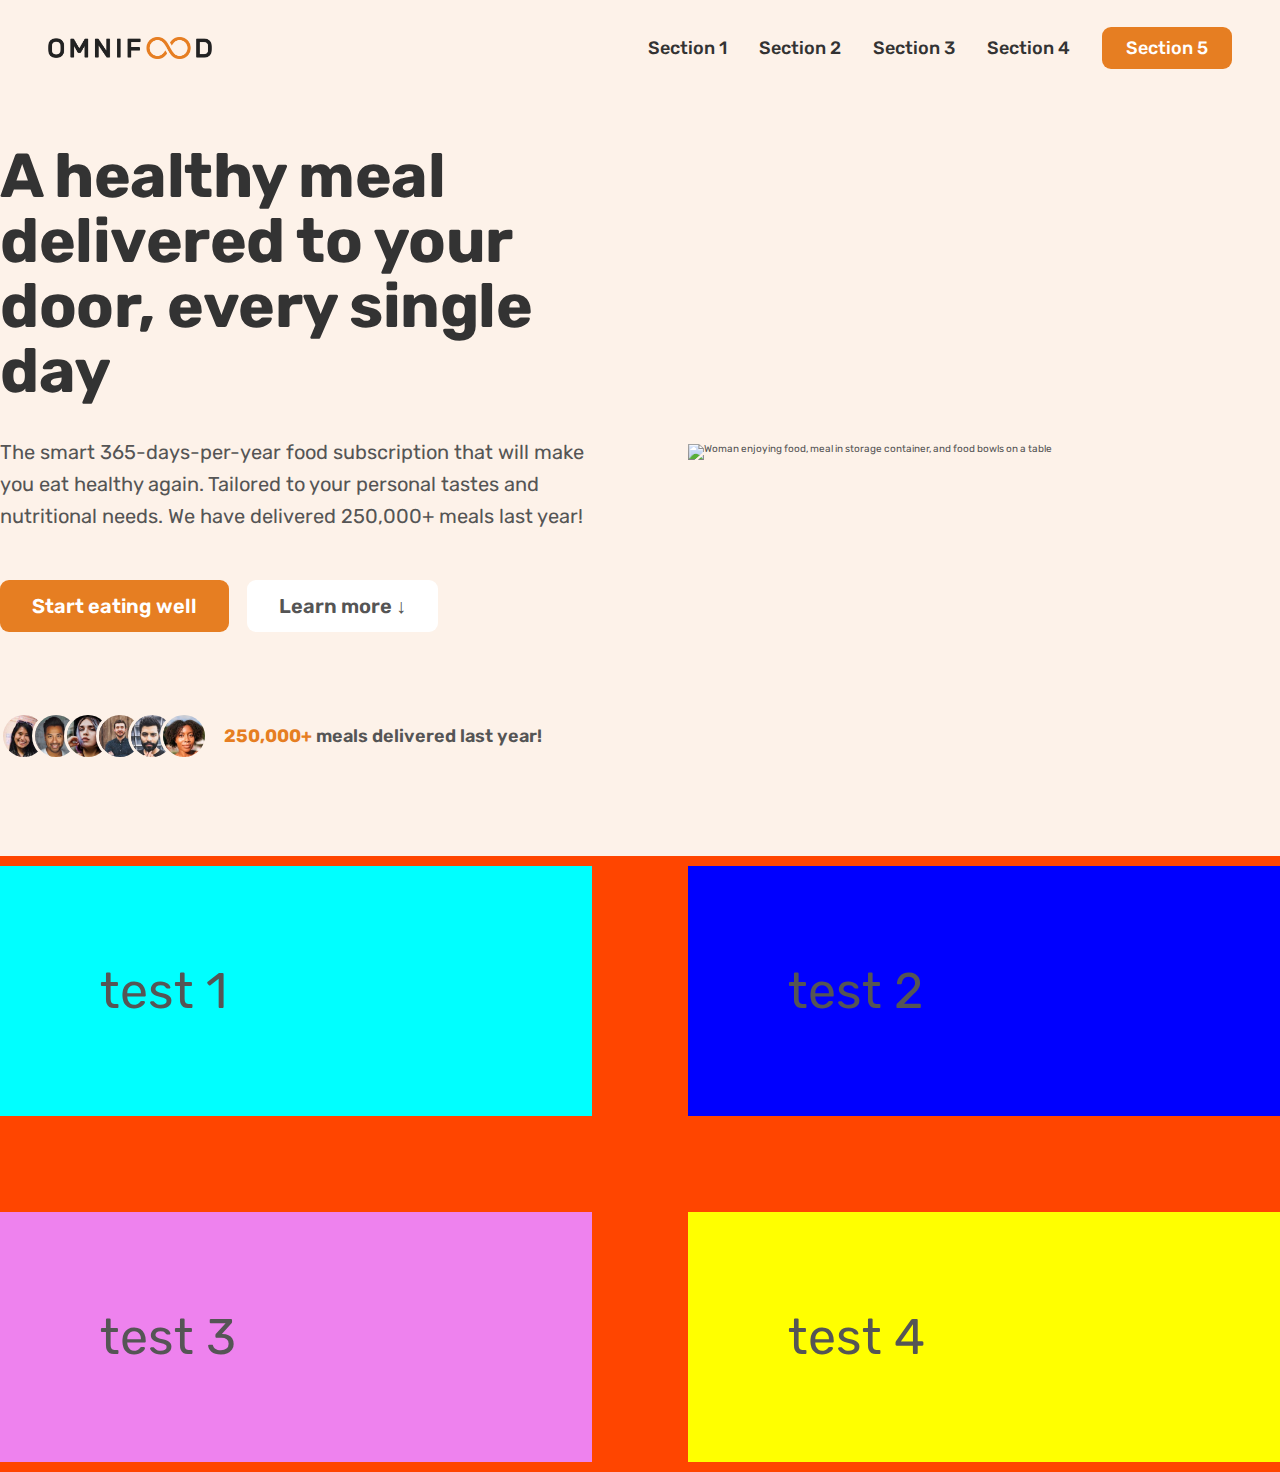
==== OmniFoodPrj/index.html @ 809e1ee3 "finish header" ====
<!DOCTYPE html>
<html lang="en">
    <head>
        <meta charset="UTF-8" />
        <meta http-equiv="X-UA-Compatible" content="IE=edge" />
        <meta name="viewport" content="width=device-width, initial-scale=1.0" />
        <link rel="stylesheet" href="style.css" />
        <link rel="preconnect" href="https://fonts.googleapis.com" />
        <link rel="preconnect" href="https://fonts.gstatic.com" crossorigin />
        <link
            href="https://fonts.googleapis.com/css2?family=Rubik:wght@400;500;600;700&display=swap"
            rel="stylesheet"
        />
        <title>Omnifood</title>
    </head>
    <body>
        <header class="header">
            <img
                src="content/img/omnifood-logo.png"
                alt="Omnifood logo"
                class="logo"
            />
            <nav class="main-nav">
                <ul class="main-nav-list">
                    <li><a class="main-nav-link" href="#">Section 1</a></li>
                    <li><a class="main-nav-link" href="#">Section 2</a></li>
                    <li><a class="main-nav-link" href="#">Section 3</a></li>
                    <li><a class="main-nav-link" href="#">Section 4</a></li>
                    <li>
                        <a class="main-nav-link nav-cta" href="#">Section 5</a>
                    </li>
                </ul>
            </nav>
        </header>
        <main>
            <section class="section-hero">
                <div class="hero">
                    <div class="hero-text-box">
                        <h1 class="heading-primary">
                            A healthy meal delivered to your door, every single
                            day
                        </h1>
                        <p class="hero-description">
                            The smart 365-days-per-year food subscription that
                            will make you eat healthy again. Tailored to your
                            personal tastes and nutritional needs. We have
                            delivered 250,000+ meals last year!
                        </p>
                        <a href="#" class="btn btn--full margin-right"
                            >Start eating well</a
                        >
                        <a href="#" class="btn btn--outline"
                            >Learn more &darr;</a
                        >
                        <div class="delivered-meals">
                            <div class="delivered-img">
                                <img
                                    src="content/img/customers/customer-1.jpg"
                                    alt="Customer photo"
                                />
                                <img
                                    src="content/img/customers/customer-2.jpg"
                                    alt="Customer photo"
                                />
                                <img
                                    src="content/img/customers/customer-3.jpg"
                                    alt="Customer photo"
                                />
                                <img
                                    src="content/img/customers/customer-4.jpg"
                                    alt="Customer photo"
                                />
                                <img
                                    src="content/img/customers/customer-5.jpg"
                                    alt="Customer photo"
                                />
                                <img
                                    src="content/img/customers/customer-6.jpg"
                                    alt="Customer photo"
                                />
                            </div>
                            <p class="delivered-text">
                                <span>250,000+</span> meals delivered last year!
                            </p>
                        </div>
                    </div>
                    <div class="hero-img-box">
                        <img
                            src="/content/img/hero.png"
                            class="hero-img"
                            alt="Woman enjoying food, meal in storage container, and food bowls on a table"
                        />
                    </div>
                </div>
            </section>

            <section class="section-how grid grid--2-col">
                <div>test 1</div>
                <div>test 2</div>
                <div>test 3</div>
                <div>test 4</div>
            </section>
        </main>
    </body>
</html>
---- OmniFoodPrj/style.css ----
/* 

--- 01 Typography system

FONT SIZE SYSTEM (px)
--- 10 / 12 / 14 / 16 / 18 / 20 / 24 / 30 / 36 / 44 / 52 / 62 / 74 / 86 / 98  

SPACING SYSTEM (px)
--- 2 / 4 / 8 / 12 / 16 / 24 / 32 / 48 / 64 / 80 / 96 / 128 

--- 02 COLORS

Primary : #e67e22
Tints: #fdf2e9
Shades: 
Accent: 
Grey: 

-font weight 

default:400
medium: 500
semi-bold: 600
bold: 700

-line height
default : 1
Small : 1.05
Paragraph default : 1.6


--- 06 Border-radius
default: 9px


*/

/* Reset all */

html {
    /* font-size: 10px; */
    font-size: 62.5%;
}

* {
    margin: 0;
    padding: 0;
    box-sizing: border-box;
}

body {
    font-family: 'Rubik', sans-serif;
    line-height: 1;
    font-weight: 400;
    color: #555;
}

/* ----------------------------------------------- */
/* GENERAL COMPONENT */
/* ----------------------------------------------- */
.heading-primary {
    font-size: 6.2rem;
    font-weight: 700;
    line-height: 1.05;
    color: #333;
    letter-spacing: -0.5px;
    margin-bottom: 3.2rem;
}

.btn:link,
.btn:visited {
    display: inline-block;

    color: #fff;
    text-decoration: none;
    font-size: 2rem;
    font-weight: 600;
    padding: 1.6rem 3.2rem;
    border-radius: 9px;

    /* Put trasition on original state */
    transition: all 0.3s;
}

.btn--full:link,
.btn--full:visited {
    background-color: #e67e22;
    color: #fff;
}

.btn--full:hover,
.btn--full:active {
    background-color: #cf711f;
    /* background-color: red; */
}

.btn--outline:link,
.btn--outline:visited {
    background-color: #fff;
    color: #555;
}

.btn--outline:hover,
.btn--outline:active {
    background-color: #fdf2e9;

    box-shadow: 0 0 0 3px #fff;
}

.margin-right {
    margin-right: 1.6rem;
}

/* ----------------------------------------------- */
/* HEADER */
/* ----------------------------------------------- */

.header {
    display: flex;
    justify-content: space-between;
    align-items: center;
    background-color: #fdf2e9;

    height: 9.6rem;
    padding: 0 4.8rem;
}

.logo {
    height: 2.2rem;
}

/* ----------------------------------------------- */
/* NAV */
/* ----------------------------------------------- */

.main-nav-list {
    list-style-type: none;
    display: flex;
    align-items: center;
    gap: 3.2rem;
}

.main-nav-link:link,
.main-nav-link:visited {
    display: inline-block;
    text-decoration: none;
    color: #333;
    font-weight: 500;
    font-size: 1.8rem;
    transition: all 0.3s;
}

.main-nav-link:hover,
.main-nav-link:active {
    color: #cf711f;
}

.main-nav-link.nav-cta:link,
.main-nav-link.nav-cta:visited {
    padding: 1.2rem 2.4rem;
    border-radius: 9px;
    color: #fff;
    background-color: #e67e22;
}
.main-nav-link.nav-cta:hover,
.main-nav-link.nav-cta:active {
    background-color: #cf711f;
}

/* ----------------------------------------------- */
/* HERO SECTIONS */
/* ----------------------------------------------- */
.section-hero {
    background-color: #fdf2e9;
    padding: 4.8rem 0 9.6rem 0;
}

.hero {
    max-width: 130rem;
    margin: 0 auto;
    display: grid;
    grid-template-columns: 1fr 1fr;
    align-items: center;
    gap: 9.6rem;
}

.hero-description {
    font-size: 2rem;
    line-height: 1.6;
    margin-bottom: 4.8rem;
}

.hero-img {
    width: 100%;
}

.delivered-meals {
    display: flex;
    align-items: center;
    margin-top: 8rem;
    gap: 1.6rem;
}

.delivered-img {
    display: flex;
}

.delivered-img img {
    height: 4.8rem;
    width: 4.8rem;
    border-radius: 50%;
    margin-right: -1.6rem;
    border: 3px solid #fdf2e9;
}

.delivered-img img:last-child {
    margin: 0;
}

.delivered-text {
    font-size: 1.8rem;
    font-weight: 600;
}

.delivered-text span {
    color: #e67e22;
    font-weight: 700;
}

/* ----------------------------------------------- */
/* How it work SECTIONS */
/* ----------------------------------------------- */

.section-how {
    padding: 9.6px 0;
    background-color: orangered;
    display: grid;
}

.container {
    max-width: 120rem;
    margin: 0 auto;
}

.grid {
    display: grid;
    gap: 9.6rem;
}

.grid--2-col {
    grid-template-columns: repeat(2, 1fr);
}

.grid--3-col {
    grid-template-columns: repeat(3, 1fr);
}

.section-how div {
    padding: 100px;
    font-size: 50px;
}

.section-how div:nth-child(1) {
    background-color: aqua;
}
.section-how div:nth-child(2) {
    background-color: blue;
}
.section-how div:nth-child(3) {
    background-color: violet;
}
.section-how div:nth-child(4) {
    background-color: yellow;
}
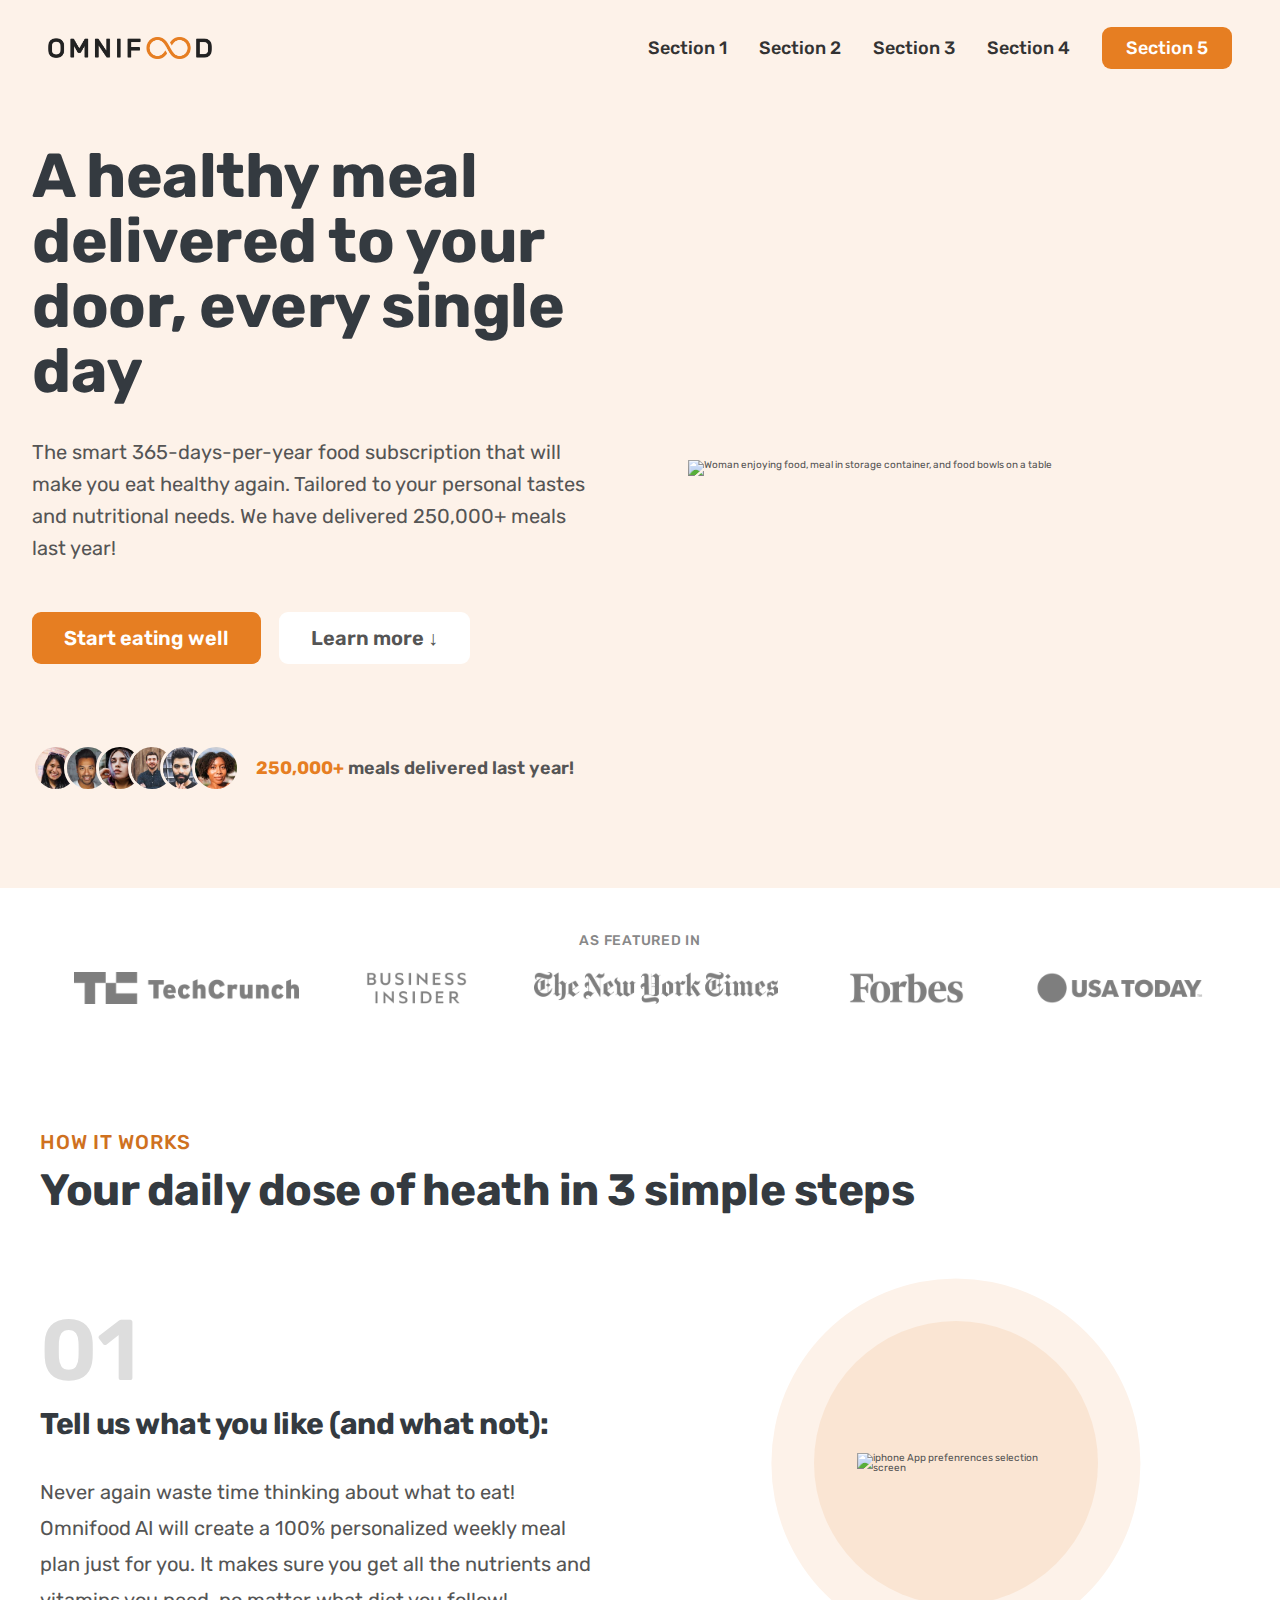
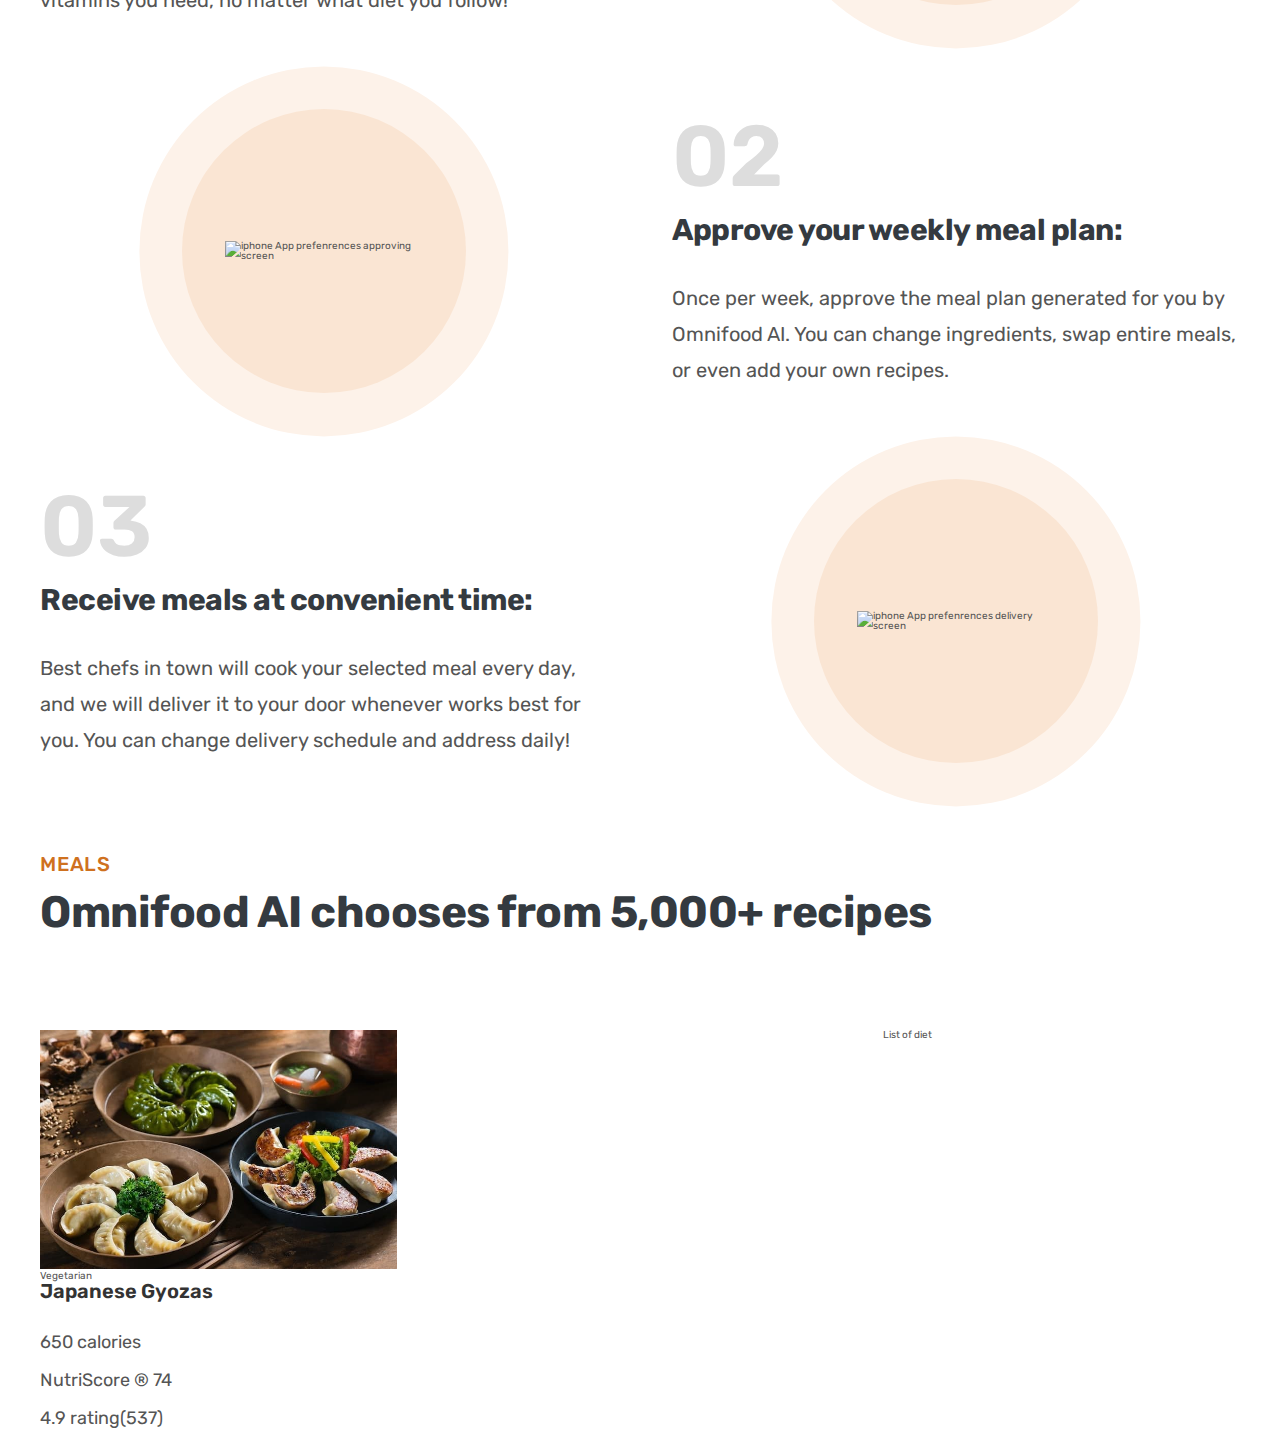
==== commit aa9bb9da: "update section-how final section-featured continue section-meals" ====
--- a/OmniFoodPrj/index.html
+++ b/OmniFoodPrj/index.html
@@ -1,105 +1,226 @@
 <!DOCTYPE html>
 <html lang="en">
-    <head>
-        <meta charset="UTF-8" />
-        <meta http-equiv="X-UA-Compatible" content="IE=edge" />
-        <meta name="viewport" content="width=device-width, initial-scale=1.0" />
-        <link rel="stylesheet" href="style.css" />
-        <link rel="preconnect" href="https://fonts.googleapis.com" />
-        <link rel="preconnect" href="https://fonts.gstatic.com" crossorigin />
-        <link
-            href="https://fonts.googleapis.com/css2?family=Rubik:wght@400;500;600;700&display=swap"
-            rel="stylesheet"
-        />
-        <title>Omnifood</title>
-    </head>
-    <body>
-        <header class="header">
-            <img
-                src="content/img/omnifood-logo.png"
-                alt="Omnifood logo"
-                class="logo"
-            />
-            <nav class="main-nav">
-                <ul class="main-nav-list">
-                    <li><a class="main-nav-link" href="#">Section 1</a></li>
-                    <li><a class="main-nav-link" href="#">Section 2</a></li>
-                    <li><a class="main-nav-link" href="#">Section 3</a></li>
-                    <li><a class="main-nav-link" href="#">Section 4</a></li>
-                    <li>
-                        <a class="main-nav-link nav-cta" href="#">Section 5</a>
-                    </li>
-                </ul>
-            </nav>
-        </header>
-        <main>
-            <section class="section-hero">
-                <div class="hero">
-                    <div class="hero-text-box">
-                        <h1 class="heading-primary">
-                            A healthy meal delivered to your door, every single
-                            day
-                        </h1>
-                        <p class="hero-description">
-                            The smart 365-days-per-year food subscription that
-                            will make you eat healthy again. Tailored to your
-                            personal tastes and nutritional needs. We have
-                            delivered 250,000+ meals last year!
-                        </p>
-                        <a href="#" class="btn btn--full margin-right"
-                            >Start eating well</a
-                        >
-                        <a href="#" class="btn btn--outline"
-                            >Learn more &darr;</a
-                        >
-                        <div class="delivered-meals">
-                            <div class="delivered-img">
-                                <img
-                                    src="content/img/customers/customer-1.jpg"
-                                    alt="Customer photo"
-                                />
-                                <img
-                                    src="content/img/customers/customer-2.jpg"
-                                    alt="Customer photo"
-                                />
-                                <img
-                                    src="content/img/customers/customer-3.jpg"
-                                    alt="Customer photo"
-                                />
-                                <img
-                                    src="content/img/customers/customer-4.jpg"
-                                    alt="Customer photo"
-                                />
-                                <img
-                                    src="content/img/customers/customer-5.jpg"
-                                    alt="Customer photo"
-                                />
-                                <img
-                                    src="content/img/customers/customer-6.jpg"
-                                    alt="Customer photo"
-                                />
-                            </div>
-                            <p class="delivered-text">
-                                <span>250,000+</span> meals delivered last year!
-                            </p>
-                        </div>
-                    </div>
-                    <div class="hero-img-box">
-                        <img
-                            src="/content/img/hero.png"
-                            class="hero-img"
-                            alt="Woman enjoying food, meal in storage container, and food bowls on a table"
-                        />
-                    </div>
-                </div>
-            </section>
-
-            <section class="section-how grid grid--2-col">
-                <div>test 1</div>
-                <div>test 2</div>
-                <div>test 3</div>
-                <div>test 4</div>
-            </section>
-        </main>
-    </body>
+  <head>
+    <meta charset="UTF-8" />
+    <meta http-equiv="X-UA-Compatible" content="IE=edge" />
+    <meta name="viewport" content="width=device-width, initial-scale=1.0" />
+    <link rel="stylesheet" href="style.css" />
+    <link rel="preconnect" href="https://fonts.googleapis.com" />
+    <link rel="preconnect" href="https://fonts.gstatic.com" crossorigin />
+    <link
+      href="https://fonts.googleapis.com/css2?family=Rubik:wght@400;500;600;700&display=swap"
+      rel="stylesheet"
+    />
+    <title>Omnifood</title>
+  </head>
+  <body>
+    <header class="header">
+      <img
+        src="content/img/omnifood-logo.png"
+        alt="Omnifood logo"
+        class="logo"
+      />
+      <nav class="main-nav">
+        <ul class="main-nav-list">
+          <li><a class="main-nav-link" href="#">Section 1</a></li>
+          <li><a class="main-nav-link" href="#">Section 2</a></li>
+          <li><a class="main-nav-link" href="#">Section 3</a></li>
+          <li><a class="main-nav-link" href="#">Section 4</a></li>
+          <li>
+            <a class="main-nav-link nav-cta" href="#">Section 5</a>
+          </li>
+        </ul>
+      </nav>
+    </header>
+    <main>
+      <section class="section-hero">
+        <div class="hero">
+          <div class="hero-text-box">
+            <h1 class="heading-primary">
+              A healthy meal delivered to your door, every single day
+            </h1>
+            <p class="hero-description">
+              The smart 365-days-per-year food subscription that will make you
+              eat healthy again. Tailored to your personal tastes and
+              nutritional needs. We have delivered 250,000+ meals last year!
+            </p>
+            <a href="#" class="btn btn--full margin-right">Start eating well</a>
+            <a href="#" class="btn btn--outline">Learn more &darr;</a>
+            <div class="delivered-meals">
+              <div class="delivered-img">
+                <img
+                  src="content/img/customers/customer-1.jpg"
+                  alt="Customer photo"
+                />
+                <img
+                  src="content/img/customers/customer-2.jpg"
+                  alt="Customer photo"
+                />
+                <img
+                  src="content/img/customers/customer-3.jpg"
+                  alt="Customer photo"
+                />
+                <img
+                  src="content/img/customers/customer-4.jpg"
+                  alt="Customer photo"
+                />
+                <img
+                  src="content/img/customers/customer-5.jpg"
+                  alt="Customer photo"
+                />
+                <img
+                  src="content/img/customers/customer-6.jpg"
+                  alt="Customer photo"
+                />
+              </div>
+              <p class="delivered-text">
+                <span>250,000+</span> meals delivered last year!
+              </p>
+            </div>
+          </div>
+          <div class="hero-img-box">
+            <img
+              src="/content/img/hero.png"
+              class="hero-img"
+              alt="Woman enjoying food, meal in storage container, and food bowls on a table"
+            />
+          </div>
+        </div>
+      </section>
+
+      <section class="section-featured">
+        <div class="container">
+          <h2 class="heading-featured-in">As featured in</h2>
+          <div class="logos">
+            <img
+              src="./content/img/logos/techcrunch.png"
+              alt="Techcrunch logo"
+            />
+            <img
+              src="./content/img/logos/business-insider.png"
+              alt="Business Insider logo"
+            />
+            <img
+              src="./content/img/logos/the-new-york-times.png"
+              alt="The New York Times logo"
+            />
+            <img src="./content/img/logos/forbes.png" alt="Forbes logo" />
+            <img src="./content/img/logos/usa-today.png" alt="USA Today logo" />
+          </div>
+        </div>
+      </section>
+
+      <section class="section-how">
+        <div class="container">
+          <span class="subheading">How it works</span>
+          <h2 class="heading-secondary">
+            Your daily dose of heath in 3 simple steps
+          </h2>
+        </div>
+
+        <div class="container grid grid--2-cols grid--center-v">
+          <!-- STEP 01 -->
+          <div class="step-text-box">
+            <p class="step-number">01</p>
+            <h3 class="heading-tertiary">
+              Tell us what you like (and what not):
+            </h3>
+            <p class="step-description">
+              Never again waste time thinking about what to eat! Omnifood AI
+              will create a 100% personalized weekly meal plan just for you. It
+              makes sure you get all the nutrients and vitamins you need, no
+              matter what diet you follow!
+            </p>
+          </div>
+          <div class="step-img-box">
+            <img
+              src="/content/img/app/app-screen-1.png"
+              class="step-img"
+              alt="iphone App prefenrences selection screen"
+            />
+          </div>
+          <!-- STEP 02 -->
+          <div class="step-img-box">
+            <img
+              src="/content/img/app/app-screen-2.png"
+              class="step-img"
+              alt="iphone App prefenrences approving screen"
+            />
+          </div>
+          <div class="step-text-box">
+            <p class="step-number">02</p>
+            <h3 class="heading-tertiary">Approve your weekly meal plan:</h3>
+            <p class="step-description">
+              Once per week, approve the meal plan generated for you by Omnifood
+              AI. You can change ingredients, swap entire meals, or even add
+              your own recipes.
+            </p>
+          </div>
+
+          <!-- Step 03-->
+          <div class="step-text-box">
+            <p class="step-number">03</p>
+            <h3 class="heading-tertiary">Receive meals at convenient time:</h3>
+            <p class="step-description">
+              Best chefs in town will cook your selected meal every day, and we
+              will deliver it to your door whenever works best for you. You can
+              change delivery schedule and address daily!
+            </p>
+          </div>
+          <div class="step-img-box">
+            <img
+              src="/content/img/app/app-screen-3.png"
+              class="step-img"
+              alt="iphone App prefenrences delivery screen"
+            />
+          </div>
+        </div>
+      </section>
+
+      <section class="section-meals">
+        <div class="container">
+          <span class="subheading">Meals</span>
+          <h2 class="heading-secondary">
+            Omnifood AI chooses from 5,000+ recipes
+          </h2>
+        </div>
+        <div class="container grid grid--3-cols">
+          <div class="meal">
+            <img
+              src="./content/img/meals/meal-1.jpg"
+              alt="Japanese Gyozas"
+              class="meal-img"
+            />
+            <span class="tag">Vegetarian</span>
+            <p class="meal-title">Japanese Gyozas</p>
+            <ul class="meal-attributes">
+              <li class="meal-attribute">
+                <ion-icon name="flame-outline"></ion-icon>
+                <span>650 calories</span>
+              </li>
+              <li class="meal-attribute">
+                <ion-icon name="restaurant-outline"></ion-icon>
+                <span>NutriScore &reg; 74</span>
+              </li>
+              <li class="meal-attribute">
+                <ion-icon name="star-outline"></ion-icon>
+                <span>4.9 rating(537)</span>
+              </li>
+            </ul>
+          </div>
+          <div class="meal"></div>
+          <div class="list">List of diet</div>
+        </div>
+      </section>
+    </main>
+
+    <script
+      type="module"
+      src="https://unpkg.com/ionicons@5.5.2/dist/ionicons/ionicons.esm.js"
+    ></script>
+    <script
+      nomodule
+      src="https://unpkg.com/ionicons@5.5.2/dist/ionicons/ionicons.js"
+    ></script>
+  </body>
 </html>
--- a/OmniFoodPrj/style.css
+++ b/OmniFoodPrj/style.css
@@ -12,6 +12,7 @@
 
 Primary : #e67e22
 Tints: #fdf2e9
+#fae5d3
 Shades: 
 Accent: 
 Grey: 
@@ -26,8 +27,12 @@
 -line height
 default : 1
 Small : 1.05
+medium : 1.2
 Paragraph default : 1.6
 
+- Letter spacing
+- 0.5px
+- 0.75px
 
 --- 06 Border-radius
 default: 9px
@@ -38,77 +43,107 @@
 /* Reset all */
 
 html {
-    /* font-size: 10px; */
-    font-size: 62.5%;
+  /* font-size: 10px; */
+  font-size: 62.5%;
 }
 
 * {
-    margin: 0;
-    padding: 0;
-    box-sizing: border-box;
+  margin: 0;
+  padding: 0;
+  box-sizing: border-box;
 }
 
 body {
-    font-family: 'Rubik', sans-serif;
-    line-height: 1;
-    font-weight: 400;
-    color: #555;
+  font-family: 'Rubik', sans-serif;
+  line-height: 1;
+  font-weight: 400;
+  color: #555;
 }
 
 /* ----------------------------------------------- */
 /* GENERAL COMPONENT */
 /* ----------------------------------------------- */
+.heading-primary,
+.heading-secondary,
+.heading-tertiary {
+  font-weight: 700;
+  color: #333;
+  /* color: #45260a; */
+  color: #343a40;
+  letter-spacing: -0.5px;
+}
+
 .heading-primary {
-    font-size: 6.2rem;
-    font-weight: 700;
-    line-height: 1.05;
-    color: #333;
-    letter-spacing: -0.5px;
-    margin-bottom: 3.2rem;
+  font-size: 6.2rem;
+  font-weight: 700;
+  line-height: 1.05;
+  letter-spacing: -0.5px;
+  margin-bottom: 3.2rem;
+}
+
+.heading-secondary {
+  font-size: 4.4rem;
+  margin-bottom: 9.6rem;
+}
+
+.heading-tertiary {
+  font-size: 3rem;
+  line-height: 1.2;
+  margin-bottom: 3.2rem;
+}
+
+.subheading {
+  display: block;
+  font-size: 2rem;
+  font-weight: 500;
+  color: #cf711f;
+  text-transform: uppercase;
+  margin-bottom: 1.6rem;
+  letter-spacing: 0.75px;
 }
 
 .btn:link,
 .btn:visited {
-    display: inline-block;
-
-    color: #fff;
-    text-decoration: none;
-    font-size: 2rem;
-    font-weight: 600;
-    padding: 1.6rem 3.2rem;
-    border-radius: 9px;
-
-    /* Put trasition on original state */
-    transition: all 0.3s;
+  display: inline-block;
+
+  color: #fff;
+  text-decoration: none;
+  font-size: 2rem;
+  font-weight: 600;
+  padding: 1.6rem 3.2rem;
+  border-radius: 9px;
+
+  /* Put trasition on original state */
+  transition: all 0.3s;
 }
 
 .btn--full:link,
 .btn--full:visited {
-    background-color: #e67e22;
-    color: #fff;
+  background-color: #e67e22;
+  color: #fff;
 }
 
 .btn--full:hover,
 .btn--full:active {
-    background-color: #cf711f;
-    /* background-color: red; */
+  background-color: #cf711f;
+  /* background-color: red; */
 }
 
 .btn--outline:link,
 .btn--outline:visited {
-    background-color: #fff;
-    color: #555;
+  background-color: #fff;
+  color: #555;
 }
 
 .btn--outline:hover,
 .btn--outline:active {
-    background-color: #fdf2e9;
-
-    box-shadow: 0 0 0 3px #fff;
+  background-color: #fdf2e9;
+
+  box-shadow: 0 0 0 3px #fff;
 }
 
 .margin-right {
-    margin-right: 1.6rem;
+  margin-right: 1.6rem;
 }
 
 /* ----------------------------------------------- */
@@ -116,17 +151,17 @@
 /* ----------------------------------------------- */
 
 .header {
-    display: flex;
-    justify-content: space-between;
-    align-items: center;
-    background-color: #fdf2e9;
-
-    height: 9.6rem;
-    padding: 0 4.8rem;
+  display: flex;
+  justify-content: space-between;
+  align-items: center;
+  background-color: #fdf2e9;
+
+  height: 9.6rem;
+  padding: 0 4.8rem;
 }
 
 .logo {
-    height: 2.2rem;
+  height: 2.2rem;
 }
 
 /* ----------------------------------------------- */
@@ -134,97 +169,124 @@
 /* ----------------------------------------------- */
 
 .main-nav-list {
-    list-style-type: none;
-    display: flex;
-    align-items: center;
-    gap: 3.2rem;
+  list-style-type: none;
+  display: flex;
+  align-items: center;
+  gap: 3.2rem;
 }
 
 .main-nav-link:link,
 .main-nav-link:visited {
-    display: inline-block;
-    text-decoration: none;
-    color: #333;
-    font-weight: 500;
-    font-size: 1.8rem;
-    transition: all 0.3s;
+  display: inline-block;
+  text-decoration: none;
+  color: #333;
+  font-weight: 500;
+  font-size: 1.8rem;
+  transition: all 0.3s;
 }
 
 .main-nav-link:hover,
 .main-nav-link:active {
-    color: #cf711f;
+  color: #cf711f;
 }
 
 .main-nav-link.nav-cta:link,
 .main-nav-link.nav-cta:visited {
-    padding: 1.2rem 2.4rem;
-    border-radius: 9px;
-    color: #fff;
-    background-color: #e67e22;
+  padding: 1.2rem 2.4rem;
+  border-radius: 9px;
+  color: #fff;
+  background-color: #e67e22;
 }
 .main-nav-link.nav-cta:hover,
 .main-nav-link.nav-cta:active {
-    background-color: #cf711f;
+  background-color: #cf711f;
 }
 
 /* ----------------------------------------------- */
 /* HERO SECTIONS */
 /* ----------------------------------------------- */
 .section-hero {
-    background-color: #fdf2e9;
-    padding: 4.8rem 0 9.6rem 0;
+  background-color: #fdf2e9;
+  padding: 4.8rem 3.2rem 9.6rem 3.2rem;
 }
 
 .hero {
-    max-width: 130rem;
-    margin: 0 auto;
-    display: grid;
-    grid-template-columns: 1fr 1fr;
-    align-items: center;
-    gap: 9.6rem;
+  max-width: 130rem;
+  margin: 0 auto;
+  display: grid;
+  grid-template-columns: 1fr 1fr;
+  align-items: center;
+  gap: 9.6rem;
 }
 
 .hero-description {
-    font-size: 2rem;
-    line-height: 1.6;
-    margin-bottom: 4.8rem;
+  font-size: 2rem;
+  line-height: 1.6;
+  margin-bottom: 4.8rem;
 }
 
 .hero-img {
-    width: 100%;
+  width: 100%;
 }
 
 .delivered-meals {
-    display: flex;
-    align-items: center;
-    margin-top: 8rem;
-    gap: 1.6rem;
+  display: flex;
+  align-items: center;
+  margin-top: 8rem;
+  gap: 1.6rem;
 }
 
 .delivered-img {
-    display: flex;
+  display: flex;
 }
 
 .delivered-img img {
-    height: 4.8rem;
-    width: 4.8rem;
-    border-radius: 50%;
-    margin-right: -1.6rem;
-    border: 3px solid #fdf2e9;
+  height: 4.8rem;
+  width: 4.8rem;
+  border-radius: 50%;
+  margin-right: -1.6rem;
+  border: 3px solid #fdf2e9;
 }
 
 .delivered-img img:last-child {
-    margin: 0;
+  margin: 0;
 }
 
 .delivered-text {
-    font-size: 1.8rem;
-    font-weight: 600;
+  font-size: 1.8rem;
+  font-weight: 600;
 }
 
 .delivered-text span {
-    color: #e67e22;
-    font-weight: 700;
+  color: #e67e22;
+  font-weight: 700;
+}
+/* ----------------------------------------------- */
+/* Featured in section*/
+/* ----------------------------------------------- */
+.section-featured {
+  padding: 4.6rem 0 3.2rem 0;
+}
+
+.heading-featured-in {
+  font-size: 1.4rem;
+  text-transform: uppercase;
+  letter-spacing: 0.75px;
+  font-weight: 500;
+  text-align: center;
+  margin-bottom: 2.4rem;
+  color: #888;
+}
+
+.logos {
+  display: flex;
+  justify-content: space-around;
+}
+
+.logos img {
+  height: 3.2rem;
+  filter: brightness(0);
+  opacity: 50%;
 }
 
 /* ----------------------------------------------- */
@@ -232,43 +294,115 @@
 /* ----------------------------------------------- */
 
 .section-how {
-    padding: 9.6px 0;
-    background-color: orangered;
-    display: grid;
+  padding: 9.6rem 0;
+  /* background-color: orangered; */
+  /* display: grid; */
 }
 
 .container {
-    max-width: 120rem;
-    margin: 0 auto;
+  max-width: 120rem;
+  padding: auto 3.2rem;
+  margin: 0 auto;
 }
 
 .grid {
-    display: grid;
-    gap: 9.6rem;
-}
-
-.grid--2-col {
-    grid-template-columns: repeat(2, 1fr);
-}
-
-.grid--3-col {
-    grid-template-columns: repeat(3, 1fr);
-}
-
-.section-how div {
-    padding: 100px;
-    font-size: 50px;
-}
-
-.section-how div:nth-child(1) {
-    background-color: aqua;
-}
-.section-how div:nth-child(2) {
-    background-color: blue;
-}
-.section-how div:nth-child(3) {
-    background-color: violet;
-}
-.section-how div:nth-child(4) {
-    background-color: yellow;
-}
+  display: grid;
+  column-gap: 6.4rem;
+  row-gap: 9.6rem;
+}
+
+.grid--2-cols {
+  grid-template-columns: repeat(2, 1fr);
+}
+
+.grid--3-cols {
+  grid-template-columns: repeat(3, 1fr);
+}
+
+.grid--4-cols {
+  grid-template-columns: repeat(4, 1fr);
+}
+
+.grid--center-v {
+  align-items: center;
+}
+
+.step-number {
+  font-size: 8.6rem;
+  font-weight: 600;
+  color: #ddd;
+  margin-bottom: 1.2rem;
+}
+
+.step-description {
+  font-size: 2rem;
+  line-height: 1.8;
+}
+
+.step-img-box {
+  display: flex;
+  align-items: center;
+  justify-content: center;
+  position: relative;
+}
+
+.step-img-box::before,
+.step-img-box::after {
+  content: '';
+  display: block;
+  border-radius: 50%;
+
+  position: absolute;
+  top: 50%;
+  left: 50%;
+  transform: translate(-50%, -50%);
+}
+
+.step-img-box::before {
+  width: 65%;
+  /* height: 60%; */
+  padding-bottom: 65%;
+  background-color: #fdf2e9;
+  z-index: -2;
+}
+
+.step-img-box::after {
+  width: 50%;
+  padding-bottom: 50%;
+  background-color: #fae5d3;
+  z-index: -1;
+}
+
+.step-img {
+  width: 35%;
+}
+
+/* ----------------------------------------------- */
+/* SECTION MEALS */
+/* ----------------------------------------------- */
+
+.section-how {
+  padding: 9.6rem 0;
+}
+
+.meal-title {
+  font-size: 2rem;
+  color: #333;
+  font-weight: 600;
+  margin-bottom: 3.2rem;
+}
+
+.meal-attributes {
+  list-style: none;
+  display: flex;
+  flex-direction: column;
+  gap: 2rem;
+}
+
+.meal-attribute {
+  font-size: 1.8rem;
+}
+
+.meal-img {
+  width: 100%;
+}
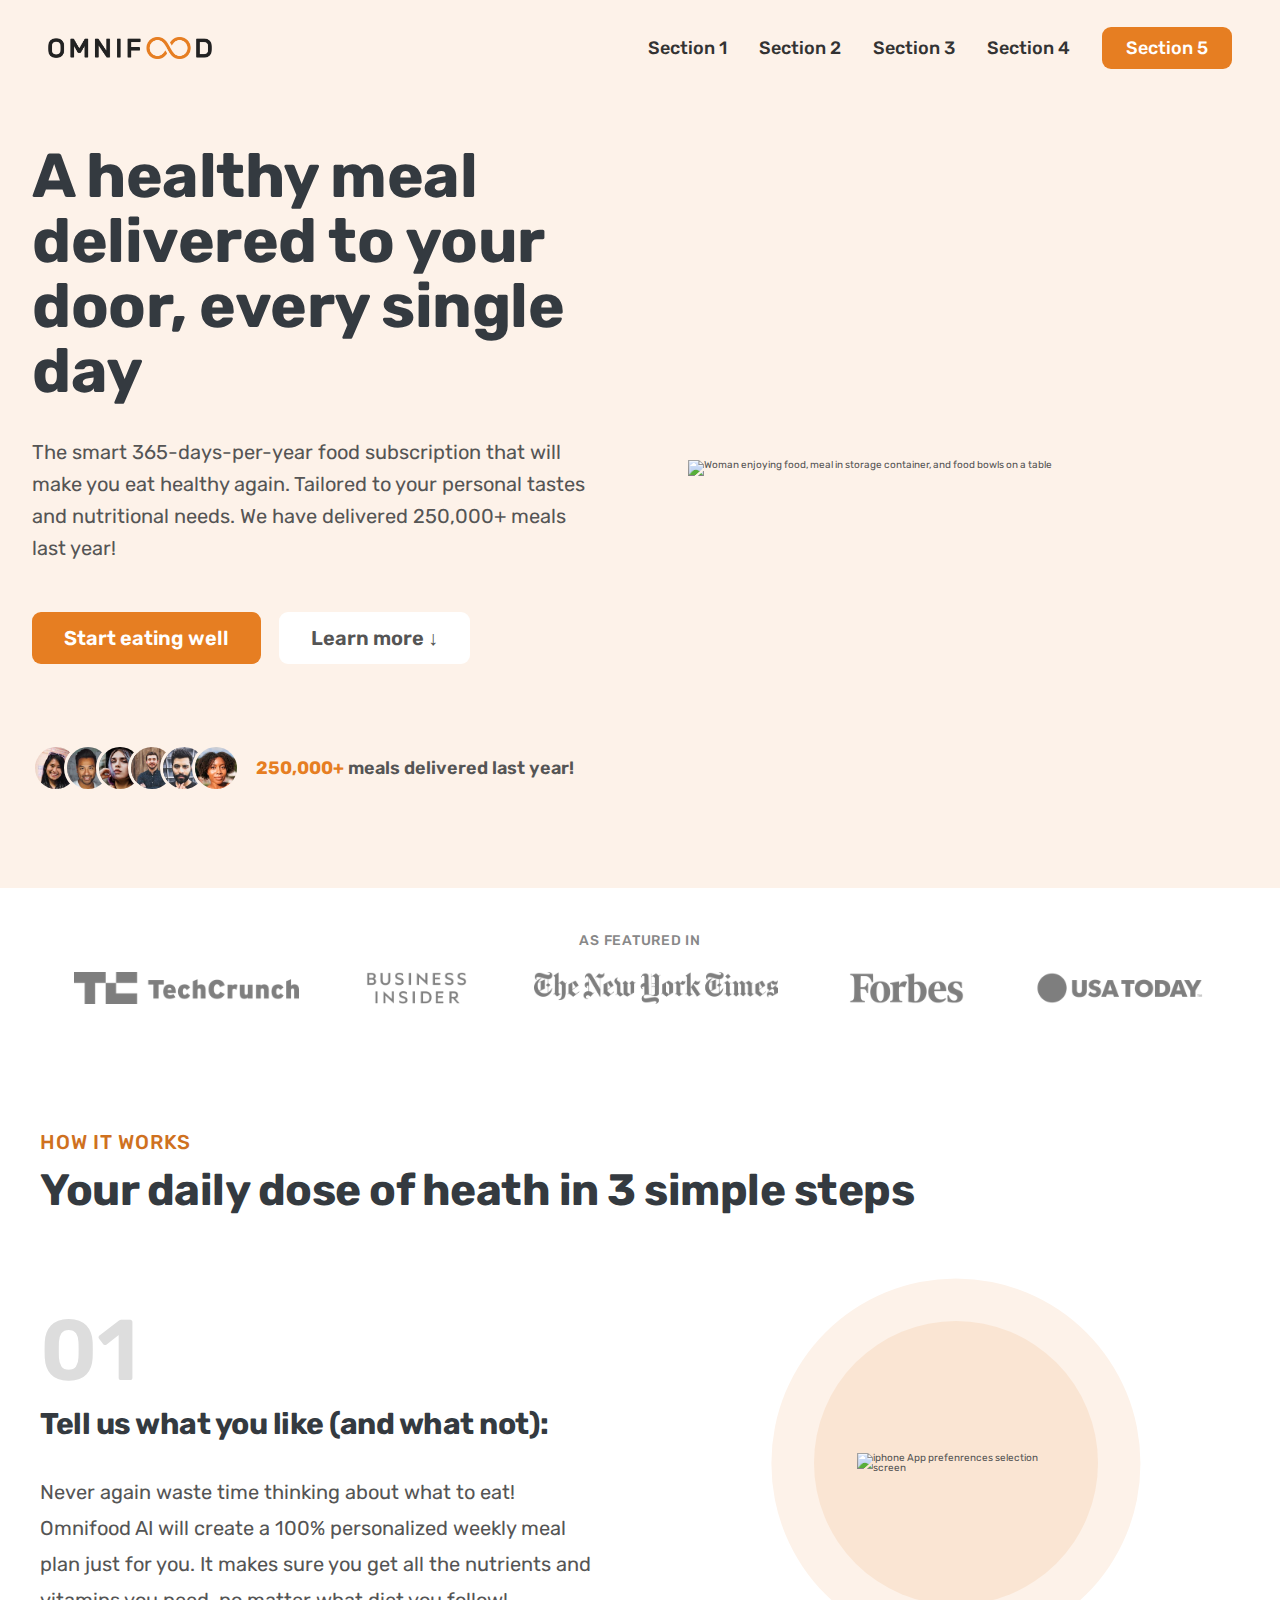
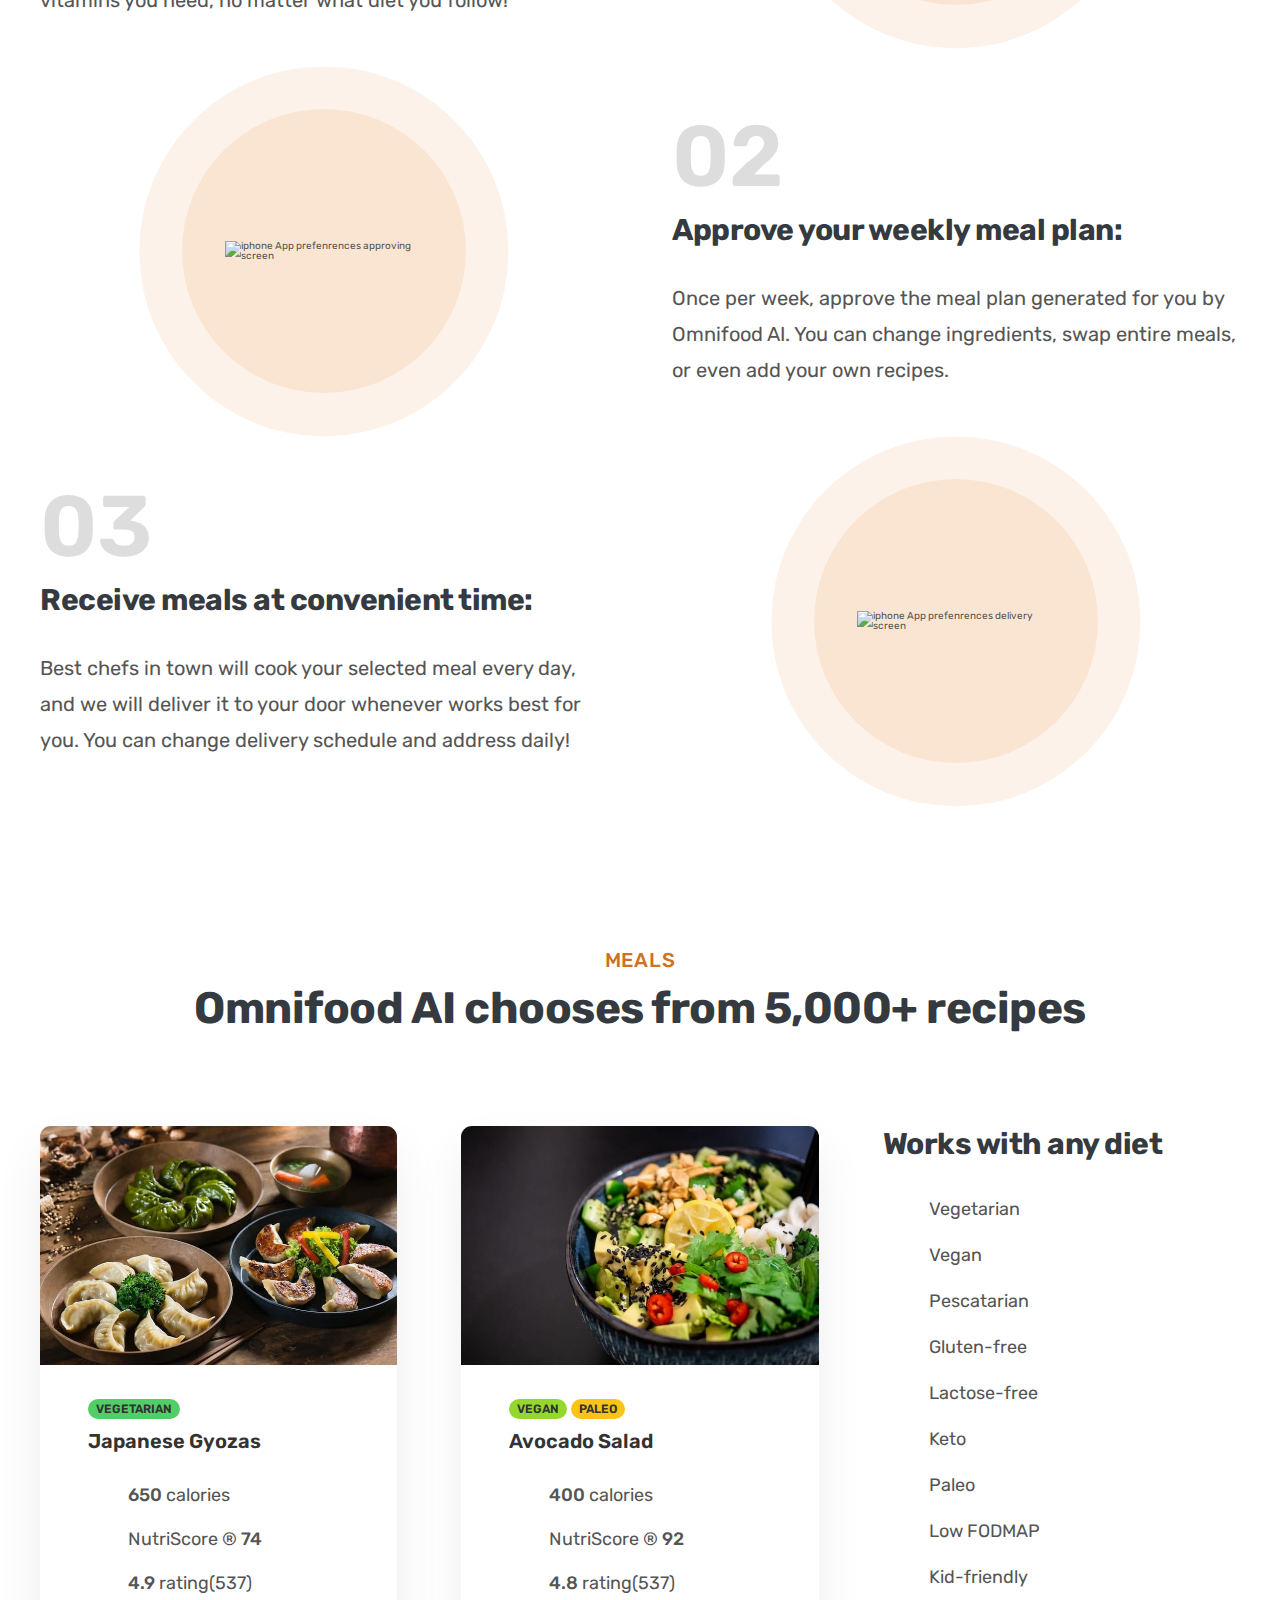
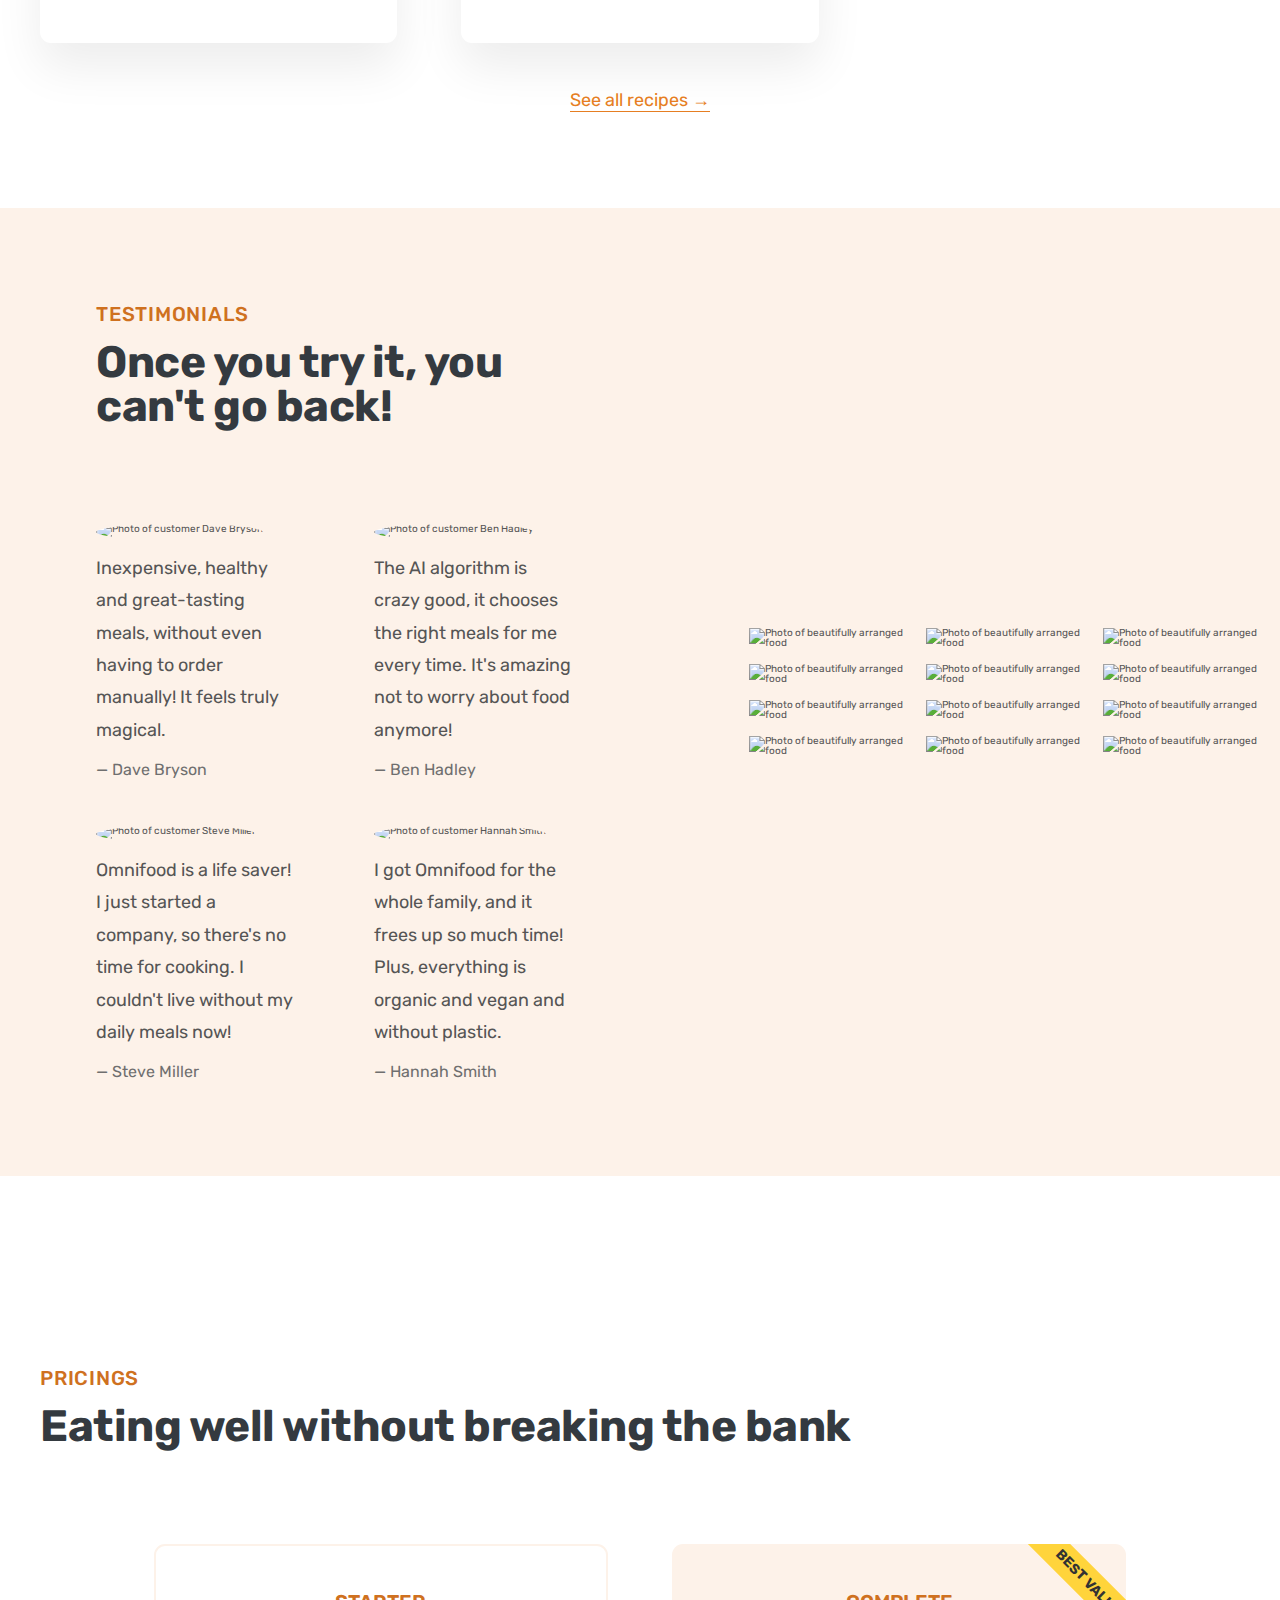
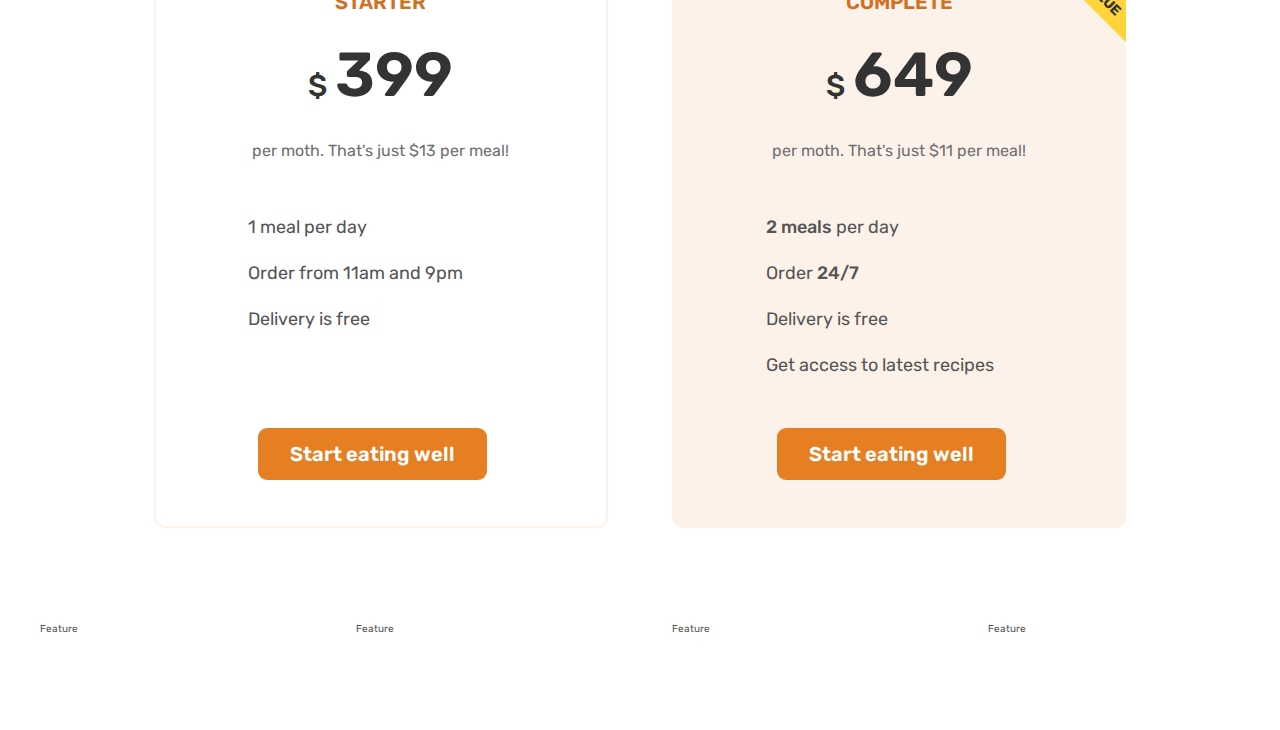
==== commit 3d6f175a: "adding testimonial and pricing section" ====
--- a/OmniFoodPrj/index.html
+++ b/OmniFoodPrj/index.html
@@ -33,6 +33,8 @@
       </nav>
     </header>
     <main>
+      <!-- Section Hero -->
+
       <section class="section-hero">
         <div class="hero">
           <div class="hero-text-box">
@@ -44,7 +46,9 @@
               eat healthy again. Tailored to your personal tastes and
               nutritional needs. We have delivered 250,000+ meals last year!
             </p>
-            <a href="#" class="btn btn--full margin-right">Start eating well</a>
+            <a href="#" class="btn btn--full margin-right-sm"
+              >Start eating well</a
+            >
             <a href="#" class="btn btn--outline">Learn more &darr;</a>
             <div class="delivered-meals">
               <div class="delivered-img">
@@ -88,6 +92,8 @@
         </div>
       </section>
 
+      <!-- Section Featured -->
+
       <section class="section-featured">
         <div class="container">
           <h2 class="heading-featured-in">As featured in</h2>
@@ -177,39 +183,342 @@
         </div>
       </section>
 
+      <!-- Section Meals -->
+
       <section class="section-meals">
-        <div class="container">
+        <div class="container center-text">
           <span class="subheading">Meals</span>
           <h2 class="heading-secondary">
             Omnifood AI chooses from 5,000+ recipes
           </h2>
         </div>
-        <div class="container grid grid--3-cols">
+        <div class="container grid grid--3-cols margin-botton-md">
           <div class="meal">
             <img
               src="./content/img/meals/meal-1.jpg"
               alt="Japanese Gyozas"
               class="meal-img"
             />
-            <span class="tag">Vegetarian</span>
-            <p class="meal-title">Japanese Gyozas</p>
-            <ul class="meal-attributes">
-              <li class="meal-attribute">
-                <ion-icon name="flame-outline"></ion-icon>
-                <span>650 calories</span>
-              </li>
-              <li class="meal-attribute">
-                <ion-icon name="restaurant-outline"></ion-icon>
-                <span>NutriScore &reg; 74</span>
-              </li>
-              <li class="meal-attribute">
-                <ion-icon name="star-outline"></ion-icon>
-                <span>4.9 rating(537)</span>
+            <div class="meal-content">
+              <div class="meal-tags">
+                <span class="tag tag--vegetarian">Vegetarian</span>
+              </div>
+              <p class="meal-title">Japanese Gyozas</p>
+              <ul class="meal-attributes">
+                <li class="meal-attribute">
+                  <ion-icon class="meal-icon" name="flame-outline"></ion-icon>
+                  <span><strong>650</strong> calories</span>
+                </li>
+                <li class="meal-attribute">
+                  <ion-icon
+                    class="meal-icon"
+                    name="restaurant-outline"
+                  ></ion-icon>
+                  <span>NutriScore &reg; <strong>74</strong></span>
+                </li>
+                <li class="meal-attribute">
+                  <ion-icon class="meal-icon" name="star-outline"></ion-icon>
+                  <span><strong>4.9</strong> rating(537)</span>
+                </li>
+              </ul>
+            </div>
+          </div>
+          <div class="meal">
+            <img
+              src="./content/img/meals/meal-2.jpg"
+              alt="Avocado Salad"
+              class="meal-img"
+            />
+            <div class="meal-content">
+              <div class="meal-tags">
+                <span class="tag tag--vegen">Vegan</span>
+                <span class="tag tag--paleo">Paleo</span>
+              </div>
+              <p class="meal-title">Avocado Salad</p>
+              <ul class="meal-attributes">
+                <li class="meal-attribute">
+                  <ion-icon class="meal-icon" name="flame-outline"></ion-icon>
+                  <span><strong>400</strong> calories</span>
+                </li>
+                <li class="meal-attribute">
+                  <ion-icon
+                    class="meal-icon"
+                    name="restaurant-outline"
+                  ></ion-icon>
+                  <span>NutriScore &reg; <strong>92</strong></span>
+                </li>
+                <li class="meal-attribute">
+                  <ion-icon class="meal-icon" name="star-outline"></ion-icon>
+                  <span><strong>4.8</strong> rating(537)</span>
+                </li>
+              </ul>
+            </div>
+          </div>
+          <div class="diets">
+            <h3 class="heading-tertiary">Works with any diet</h3>
+            <ul class="list">
+              <li class="list-item">
+                <ion-icon class="list-icon" name="checkmark-outline"></ion-icon
+                ><span>Vegetarian</span>
+              </li>
+              <li class="list-item">
+                <ion-icon class="list-icon" name="checkmark-outline"></ion-icon
+                ><span>Vegan</span>
+              </li>
+              <li class="list-item">
+                <ion-icon class="list-icon" name="checkmark-outline"></ion-icon
+                ><span>Pescatarian</span>
+              </li>
+              <li class="list-item">
+                <ion-icon class="list-icon" name="checkmark-outline"></ion-icon
+                ><span>Gluten-free</span>
+              </li>
+              <li class="list-item">
+                <ion-icon class="list-icon" name="checkmark-outline"></ion-icon
+                ><span>Lactose-free</span>
+              </li>
+              <li class="list-item">
+                <ion-icon class="list-icon" name="checkmark-outline"></ion-icon
+                ><span>Keto</span>
+              </li>
+              <li class="list-item">
+                <ion-icon class="list-icon" name="checkmark-outline"></ion-icon
+                ><span>Paleo</span>
+              </li>
+              <li class="list-item">
+                <ion-icon class="list-icon" name="checkmark-outline"></ion-icon
+                ><span>Low FODMAP</span>
+              </li>
+              <li class="list-item">
+                <ion-icon class="list-icon" name="checkmark-outline"></ion-icon
+                ><span>Kid-friendly</span>
               </li>
             </ul>
           </div>
-          <div class="meal"></div>
-          <div class="list">List of diet</div>
+        </div>
+
+        <div class="container all-recipes">
+          <a href="#" class="link">See all recipes &rarr;</a>
+        </div>
+      </section>
+
+      <!-- Section Testimonial -->
+
+      <section class="section-testimonials grid grid--2-cols">
+        <div class="testimonial-container">
+          <span class="subheading">Testimonials</span>
+          <h2 class="heading-secondary">Once you try it, you can't go back!</h2>
+
+          <div class="testimonials">
+            <figure class="testimonial">
+              <img
+                class="testimonial-img"
+                alt="Photo of customer Dave Bryson"
+                src="/content/img/customers/dave.jpg"
+              />
+              <blockquote class="testimonial-text">
+                Inexpensive, healthy and great-tasting meals, without even
+                having to order manually! It feels truly magical.
+              </blockquote>
+              <p class="testimonial-name">&mdash; Dave Bryson</p>
+            </figure>
+
+            <figure class="testimonial">
+              <img
+                class="testimonial-img"
+                alt="Photo of customer Ben Hadley"
+                src="/content/img/customers/ben.jpg"
+              />
+              <blockquote class="testimonial-text">
+                The AI algorithm is crazy good, it chooses the right meals for
+                me every time. It's amazing not to worry about food anymore!
+              </blockquote>
+              <p class="testimonial-name">&mdash; Ben Hadley</p>
+            </figure>
+
+            <figure class="testimonial">
+              <img
+                class="testimonial-img"
+                alt="Photo of customer Steve Miller"
+                src="/content/img/customers/steve.jpg"
+              />
+              <blockquote class="testimonial-text">
+                Omnifood is a life saver! I just started a company, so there's
+                no time for cooking. I couldn't live without my daily meals now!
+              </blockquote>
+              <p class="testimonial-name">&mdash; Steve Miller</p>
+            </figure>
+
+            <figure class="testimonial">
+              <img
+                class="testimonial-img"
+                alt="Photo of customer Hannah Smith"
+                src="/content/img/customers/hannah.jpg"
+              />
+              <blockquote class="testimonial-text">
+                I got Omnifood for the whole family, and it frees up so much
+                time! Plus, everything is organic and vegan and without plastic.
+              </blockquote>
+              <p class="testimonial-name">&mdash; Hannah Smith</p>
+            </figure>
+          </div>
+        </div>
+
+        <div class="gallery">
+          <figure class="gallery-item">
+            <img
+              src="/content/img/gallery/gallery-1.jpg"
+              alt="Photo of beautifully arranged food"
+            />
+            <!-- <figcaption>Caption</figcaption> -->
+          </figure>
+          <figure class="gallery-item">
+            <img
+              src="/content/img/gallery/gallery-2.jpg"
+              alt="Photo of beautifully arranged food"
+            />
+          </figure>
+
+          <figure class="gallery-item">
+            <img
+              src="/content/img/gallery/gallery-3.jpg"
+              alt="Photo of beautifully arranged food"
+            />
+          </figure>
+          <figure class="gallery-item">
+            <img
+              src="/content/img/gallery/gallery-4.jpg"
+              alt="Photo of beautifully arranged food"
+            />
+          </figure>
+          <figure class="gallery-item">
+            <img
+              src="/content/img/gallery/gallery-5.jpg"
+              alt="Photo of beautifully arranged food"
+            />
+          </figure>
+          <figure class="gallery-item">
+            <img
+              src="/content/img/gallery/gallery-6.jpg"
+              alt="Photo of beautifully arranged food"
+            />
+          </figure>
+          <figure class="gallery-item">
+            <img
+              src="/content/img/gallery/gallery-7.jpg"
+              alt="Photo of beautifully arranged food"
+            />
+          </figure>
+          <figure class="gallery-item">
+            <img
+              src="/content/img/gallery/gallery-8.jpg"
+              alt="Photo of beautifully arranged food"
+            />
+          </figure>
+          <figure class="gallery-item">
+            <img
+              src="/content/img/gallery/gallery-9.jpg"
+              alt="Photo of beautifully arranged food"
+            />
+          </figure>
+          <figure class="gallery-item">
+            <img
+              src="/content/img/gallery/gallery-10.jpg"
+              alt="Photo of beautifully arranged food"
+            />
+          </figure>
+          <figure class="gallery-item">
+            <img
+              src="/content/img/gallery/gallery-11.jpg"
+              alt="Photo of beautifully arranged food"
+            />
+          </figure>
+          <figure class="gallery-item">
+            <img
+              src="/content/img/gallery/gallery-12.jpg"
+              alt="Photo of beautifully arranged food"
+            />
+          </figure>
+        </div>
+      </section>
+
+      <section class="section-pricing">
+        <div class="container">
+          <span class="subheading">Pricings</span>
+          <h2 class="heading-secondary">
+            Eating well without breaking the bank
+          </h2>
+        </div>
+
+        <div class="container grid grid--2-cols">
+          <div class="pricing-plan pricing-plan--stater">
+            <header class="plan-header">
+              <p class="plan-name">Starter</p>
+              <p class="plan-price"><span>$</span>399</p>
+              <p class="plan-text">per moth. That's just $13 per meal!</p>
+            </header>
+
+            <ul class="list">
+              <li class="list-item">
+                <ion-icon class="list-icon" name="checkmark-outline"></ion-icon
+                ><span>1 meal per day</span>
+              </li>
+              <li class="list-item">
+                <ion-icon class="list-icon" name="checkmark-outline"></ion-icon
+                ><span>Order from 11am and 9pm</span>
+              </li>
+              <li class="list-item">
+                <ion-icon class="list-icon" name="checkmark-outline"></ion-icon
+                ><span>Delivery is free</span>
+              </li>
+              <li class="list-item">
+                <ion-icon class="list-icon" name="close-outline"></ion-icon>
+              </li>
+            </ul>
+            <div class="plan-sign-up">
+              <a href="#" class="btn btn--full margin-right-sm"
+                >Start eating well</a
+              >
+            </div>
+          </div>
+          <div class="pricing-plan pricing-plan--complete">
+            <header class="plan-header">
+              <p class="plan-name">Complete</p>
+              <p class="plan-price"><span>$</span>649</p>
+              <p class="plan-text">per moth. That's just $11 per meal!</p>
+            </header>
+
+            <ul class="list">
+              <li class="list-item">
+                <ion-icon class="list-icon" name="checkmark-outline"></ion-icon
+                ><span> <strong>2 meals</strong> per day</span>
+              </li>
+              <li class="list-item">
+                <ion-icon class="list-icon" name="checkmark-outline"></ion-icon
+                ><span>Order <strong>24/7</strong> </span>
+              </li>
+              <li class="list-item">
+                <ion-icon class="list-icon" name="checkmark-outline"></ion-icon
+                ><span>Delivery is free</span>
+              </li>
+              <li class="list-item">
+                <ion-icon class="list-icon" name="checkmark-outline"></ion-icon
+                ><span>Get access to latest recipes</span>
+              </li>
+            </ul>
+            <div class="plan-sign-up">
+              <a href="#" class="btn btn--full margin-right-sm"
+                >Start eating well</a
+              >
+            </div>
+          </div>
+        </div>
+
+        <div class="container grid grid--4-cols">
+          <div class="feature">Feature</div>
+          <div class="feature">Feature</div>
+          <div class="feature">Feature</div>
+          <div class="feature">Feature</div>
         </div>
       </section>
     </main>
--- a/OmniFoodPrj/style.css
+++ b/OmniFoodPrj/style.css
@@ -16,6 +16,10 @@
 Shades: 
 Accent: 
 Grey: 
+
+#6f6f6f (lightest grey allowed on #fdf2e9
+#555
+#333
 
 -font weight 
 
@@ -117,6 +121,26 @@
   transition: all 0.3s;
 }
 
+.list {
+  list-style-type: none;
+  display: flex;
+  flex-direction: column;
+  gap: 1.6rem;
+}
+
+.list-item {
+  font-size: 1.8rem;
+  display: flex;
+  align-items: center;
+  gap: 1.6rem;
+}
+
+.list-icon {
+  width: 3rem;
+  height: 3rem;
+  color: #e67e22;
+}
+
 .btn--full:link,
 .btn--full:visited {
   background-color: #e67e22;
@@ -139,11 +163,36 @@
 .btn--outline:active {
   background-color: #fdf2e9;
 
-  box-shadow: 0 0 0 3px #fff;
-}
-
-.margin-right {
-  margin-right: 1.6rem;
+  box-shadow: inset 0 0 0 3px #fff;
+}
+
+.link:link,
+.link:visited {
+  display: inline-block;
+  color: #e67e22;
+  text-decoration: none;
+  border-bottom: 1px solid currentColor;
+  padding-bottom: 2px;
+  transition: all 0.3s;
+}
+
+.link:hover,
+.link:active {
+  color: #cf711f;
+  border-bottom: 1px solid transparent;
+}
+
+/* HELPER/SETTING CLASSES */
+
+.margin-right-sm {
+  margin-right: 1.6rem !important;
+}
+.margin-botton-md {
+  margin-bottom: 4.8rem !important;
+}
+
+.center-text {
+  text-align: center;
 }
 
 /* ----------------------------------------------- */
@@ -309,6 +358,16 @@
   display: grid;
   column-gap: 6.4rem;
   row-gap: 9.6rem;
+  /* 
+  margin-bottom: 9.6rem; */
+}
+
+/* .grid:last-child {
+  margin-bottom: 0;
+} */
+
+.grid:not(:last-child) {
+  margin-bottom: 9.6rem;
 }
 
 .grid--2-cols {
@@ -381,8 +440,50 @@
 /* SECTION MEALS */
 /* ----------------------------------------------- */
 
-.section-how {
+.section-meals {
   padding: 9.6rem 0;
+}
+
+.meal {
+  box-shadow: 0 2.4rem 4.8rem rgba(0, 0, 0, 0.075);
+  border-radius: 11px;
+  overflow: hidden;
+  transition: all 0.4s;
+}
+
+.meal:hover {
+  transform: translateY(-1.2rem);
+  box-shadow: 0 3.2rem 6.4rem rgba(0, 0, 0, 0.075);
+}
+
+.meal-content {
+  padding: 3.2rem 4.8rem 4.8rem 4.8rem;
+}
+
+.meal-tags {
+  margin-bottom: 1.2rem;
+  display: flex;
+  gap: 0.4rem;
+}
+
+.tag {
+  display: inline-block;
+  padding: 0.4rem 0.8rem;
+  font-size: 1.2rem;
+  text-transform: uppercase;
+  color: #333;
+  border-radius: 100px;
+  font-weight: 600;
+}
+
+.tag--vegetarian {
+  background-color: #51cf66;
+}
+.tag--vegen {
+  background-color: #94d82d;
+}
+.tag--paleo {
+  background-color: #fcc419;
 }
 
 .meal-title {
@@ -401,8 +502,166 @@
 
 .meal-attribute {
   font-size: 1.8rem;
+  display: flex;
+  align-items: center;
+  gap: 1.6rem;
+}
+
+.meal-icon {
+  height: 2.4rem;
+  width: 2.4rem;
+  color: #e67e22;
 }
 
 .meal-img {
   width: 100%;
 }
+
+strong {
+  font-weight: 500;
+}
+
+.all-recipes {
+  text-align: center;
+  font-size: 1.8rem;
+}
+
+/* ----------------------------------------------- */
+/* TESTIMONIALS SECTION  */
+/* ----------------------------------------------- */
+
+.section-testimonials {
+  background-color: #fdf2e9;
+  /* padding: 9.6rem 0; */
+  display: grid;
+  grid-template-columns: 55fr 45fr;
+  align-items: center;
+}
+
+.testimonial-container {
+  padding: 9.6rem;
+}
+
+.testimonials {
+  display: grid;
+  grid-template-columns: 1fr 1fr;
+  row-gap: 4.8rem;
+  column-gap: 8rem;
+}
+
+.testimonial-img {
+  width: 6.4rem;
+  border-radius: 50%;
+  margin-bottom: 1.2rem;
+}
+
+.testimonial-text {
+  font-size: 1.8rem;
+  line-height: 1.8;
+  margin-bottom: 1.6rem;
+}
+
+.testimonial-name {
+  font-size: 1.6rem;
+  color: #6f6f6f;
+}
+
+.gallery {
+  display: grid;
+  grid-template-columns: repeat(3, 1fr);
+  gap: 1.6rem;
+  padding: 1.6rem;
+}
+
+.gallery-item {
+  overflow: hidden;
+}
+
+.gallery-item img {
+  display: block;
+  width: 100%;
+  transition: all 0.4s;
+}
+
+.gallery-item img:hover {
+  /* transform: rotate(45deg); */
+  transform: scale(1.1);
+}
+
+/* ----------------------------------------------- */
+/* PRICING SECTION  */
+/* ----------------------------------------------- */
+
+.section-pricing {
+  padding: 9.6rem 0;
+}
+
+.pricing-plan {
+  border-radius: 11px;
+  overflow: hidden;
+  width: 80%;
+}
+
+.pricing-plan--stater {
+  justify-self: end;
+  border: 2px solid #fdf2e9;
+  padding: 4.6rem;
+}
+
+.pricing-plan--complete {
+  background-color: #fdf2e9;
+  padding: 4.8rem;
+  position: relative;
+}
+
+.pricing-plan--complete::after {
+  content: 'Best value';
+  position: absolute;
+  top: 4%;
+  right: -8%;
+
+  text-transform: uppercase;
+  font-size: 1.4rem;
+  font-weight: 700;
+  color: #333;
+  background-color: #ffd43b;
+  padding: 0.8rem 3.2rem;
+  transform: rotate(45deg);
+}
+
+.plan-header {
+  text-align: center;
+  margin-bottom: 4.8rem;
+}
+
+.plan-name {
+  color: #cf711f;
+  font-weight: 600;
+  font-size: 2rem;
+  text-transform: uppercase;
+  letter-spacing: 0.75;
+  margin-bottom: 3.2rem;
+}
+.plan-price {
+  font-size: 6.2rem;
+  font-weight: 600;
+  color: #333;
+  margin-bottom: 3.2rem;
+}
+
+.plan-price span {
+  font-size: 3rem;
+  font-weight: 500;
+  margin-right: 0.8rem;
+}
+
+.plan-text {
+  font-size: 1.6rem;
+  line-height: 1.6;
+  color: #6f6f6f;
+}
+
+.plan-sign-up {
+  text-align: center;
+  margin-top: 4.8rem;
+}
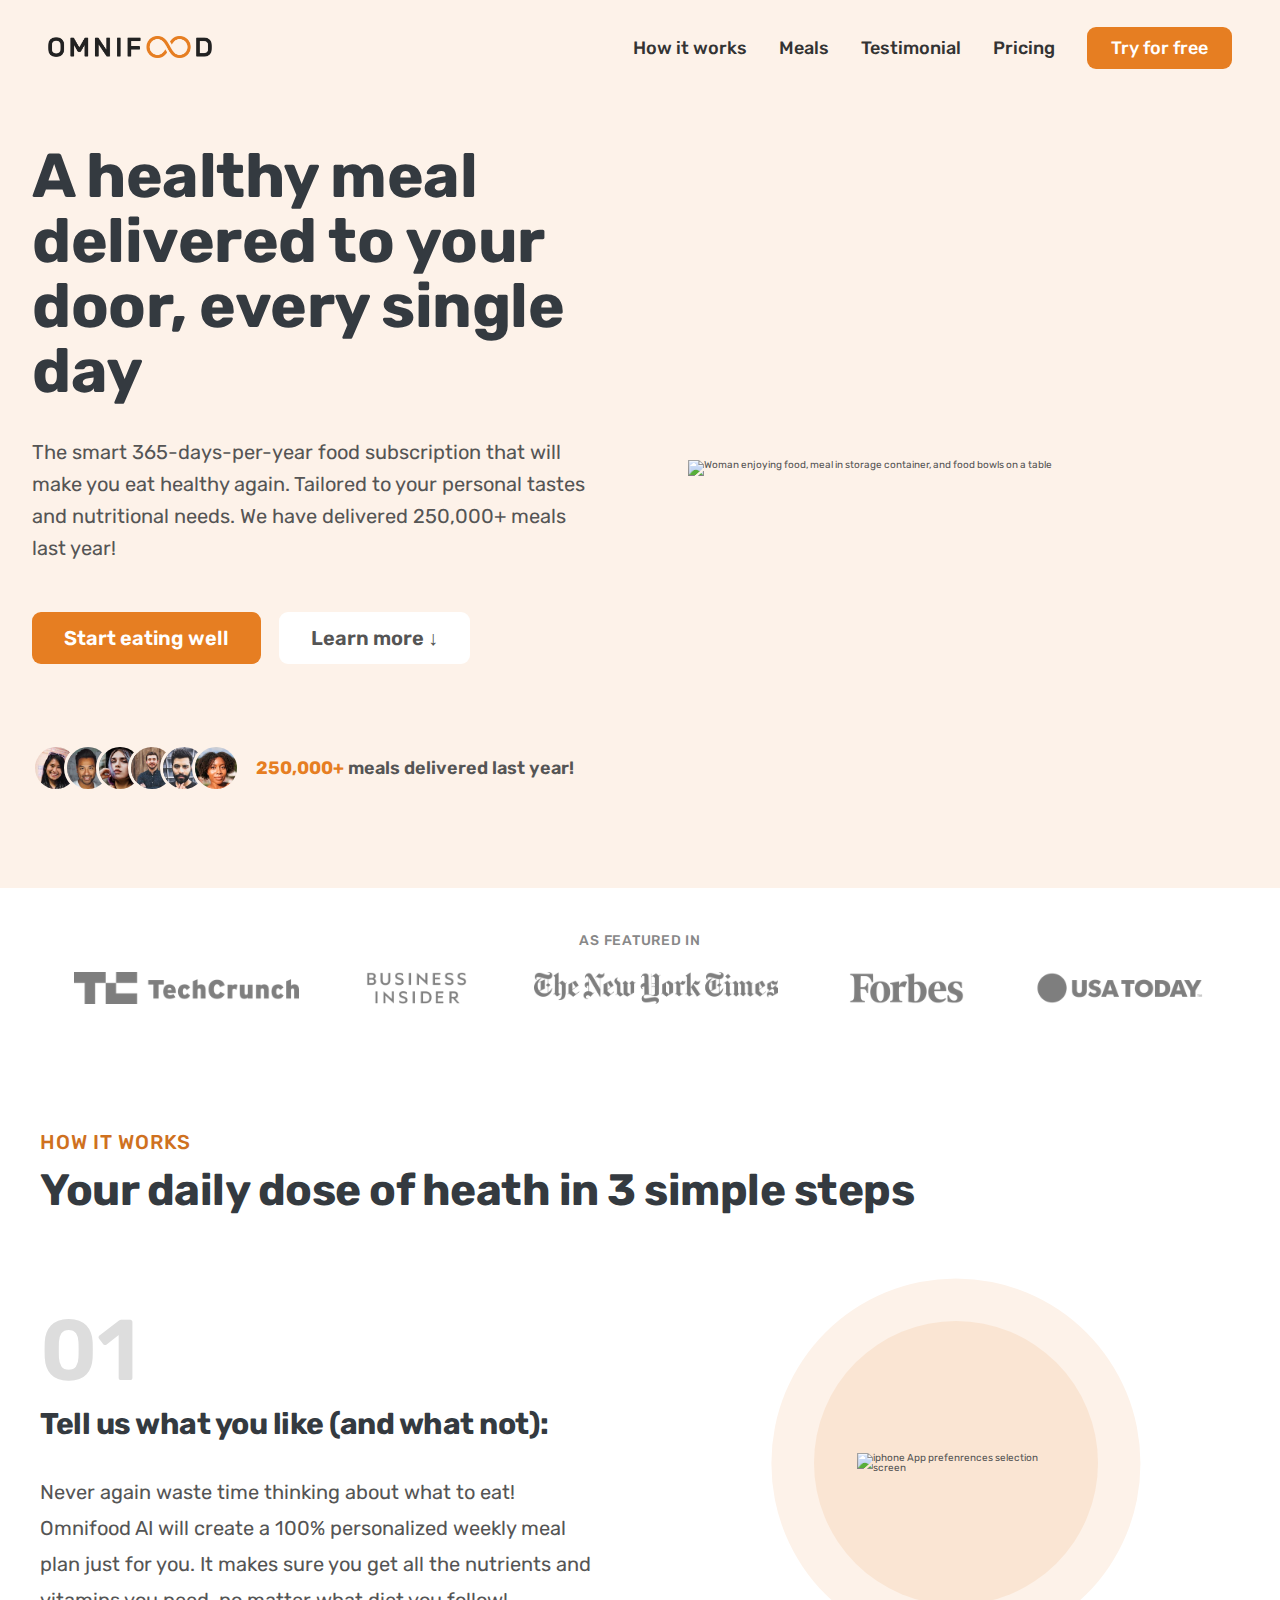
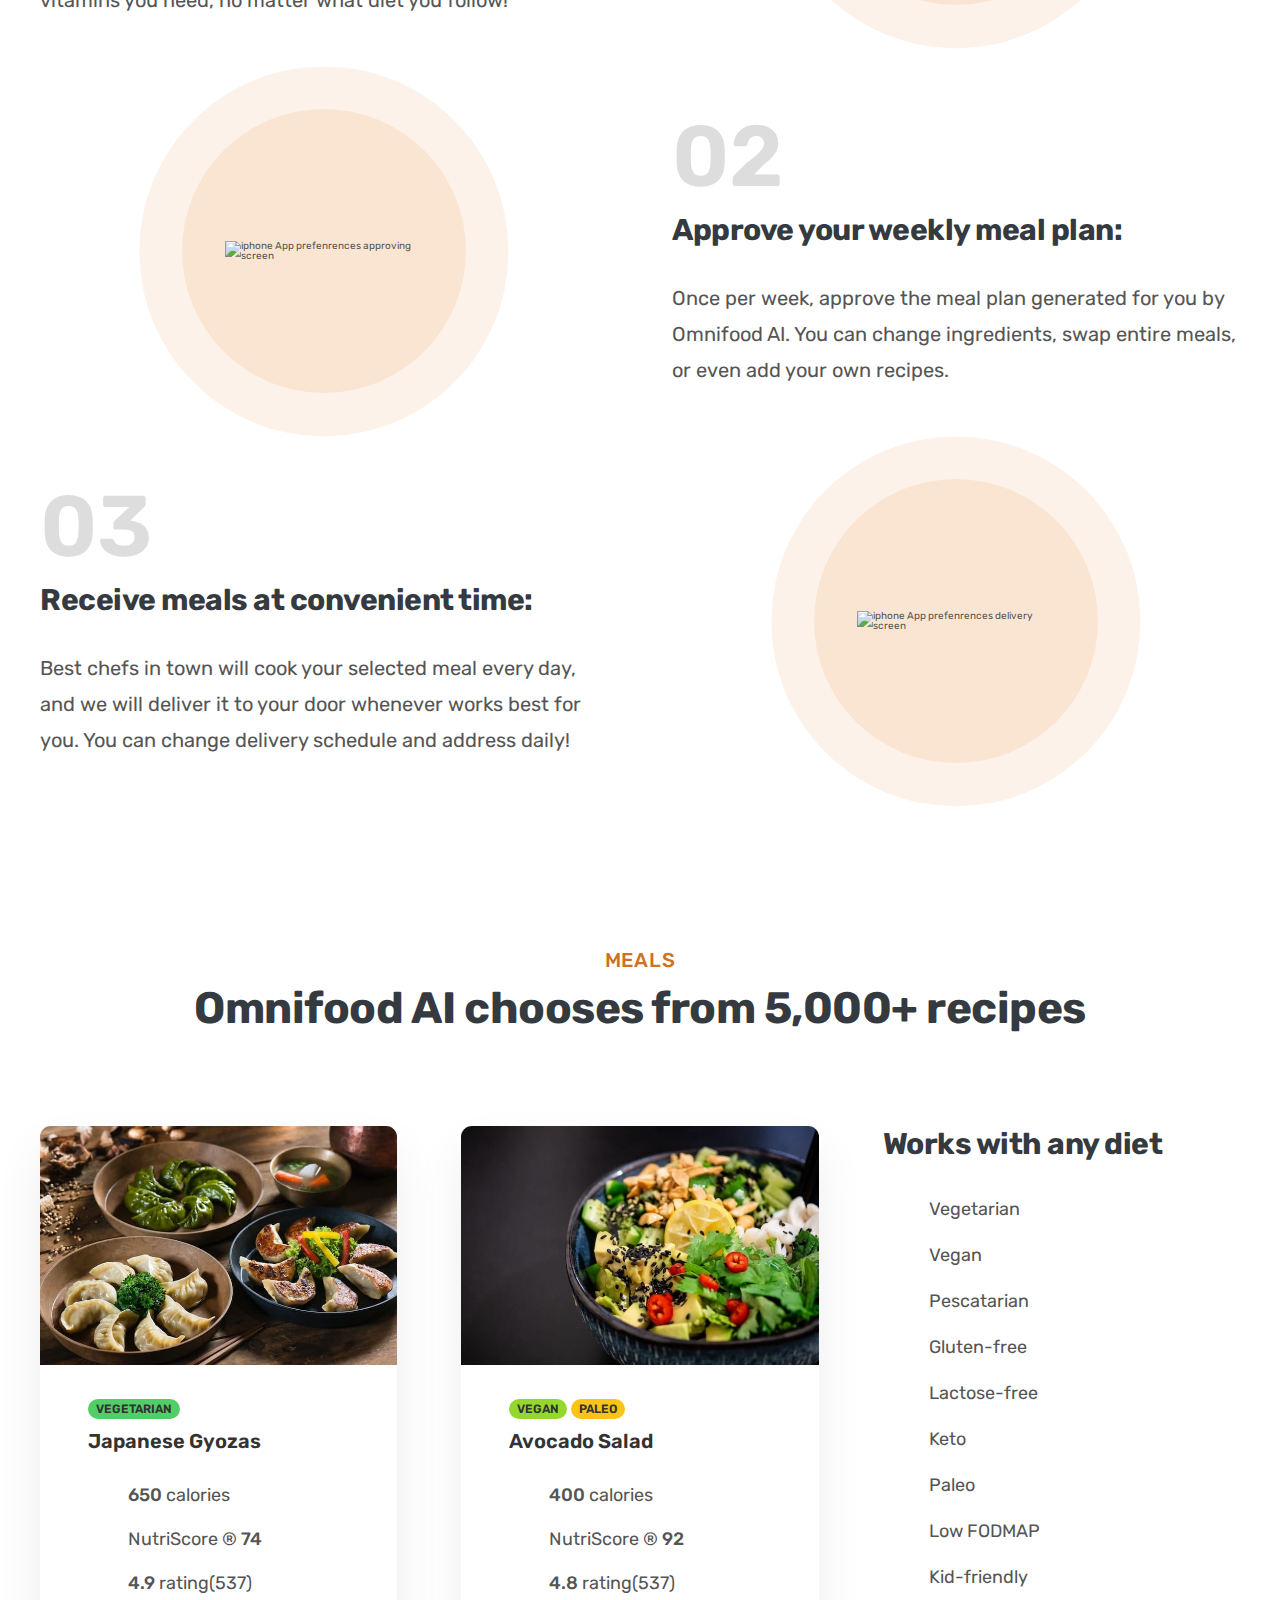
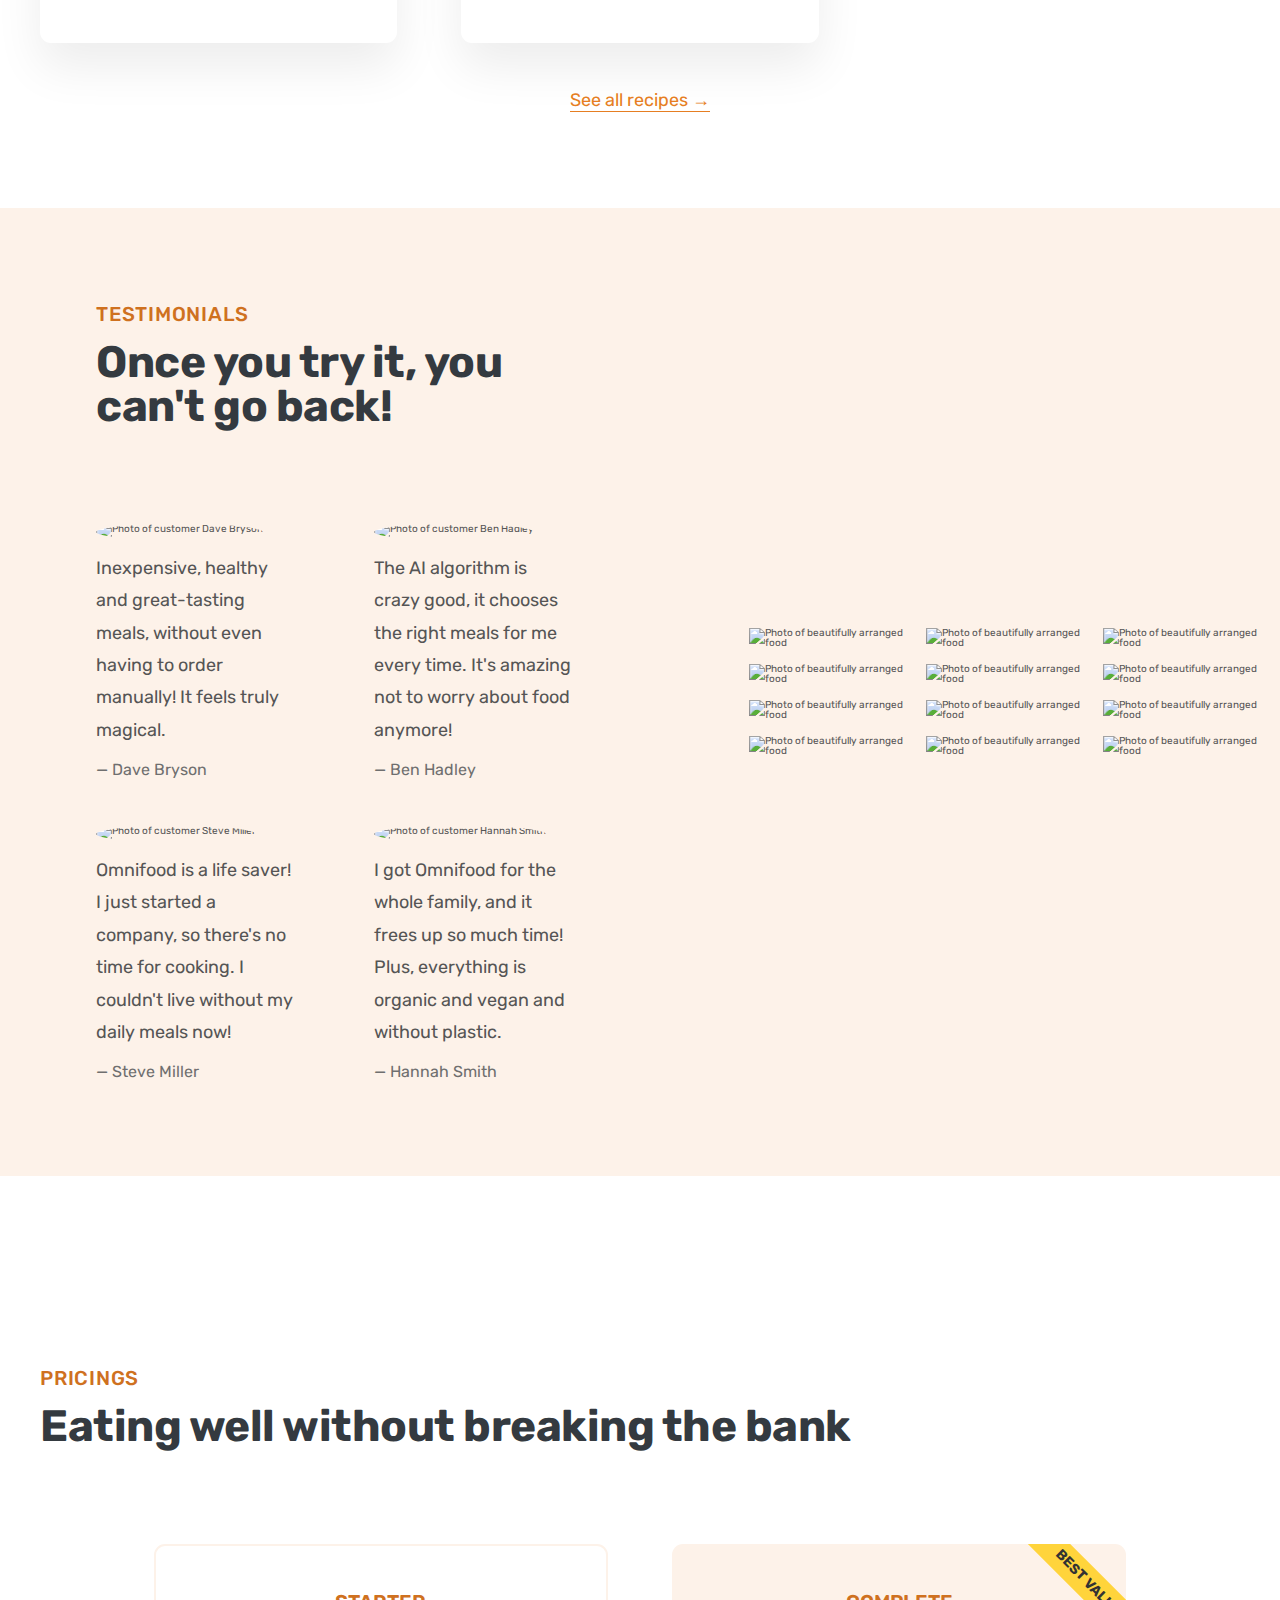
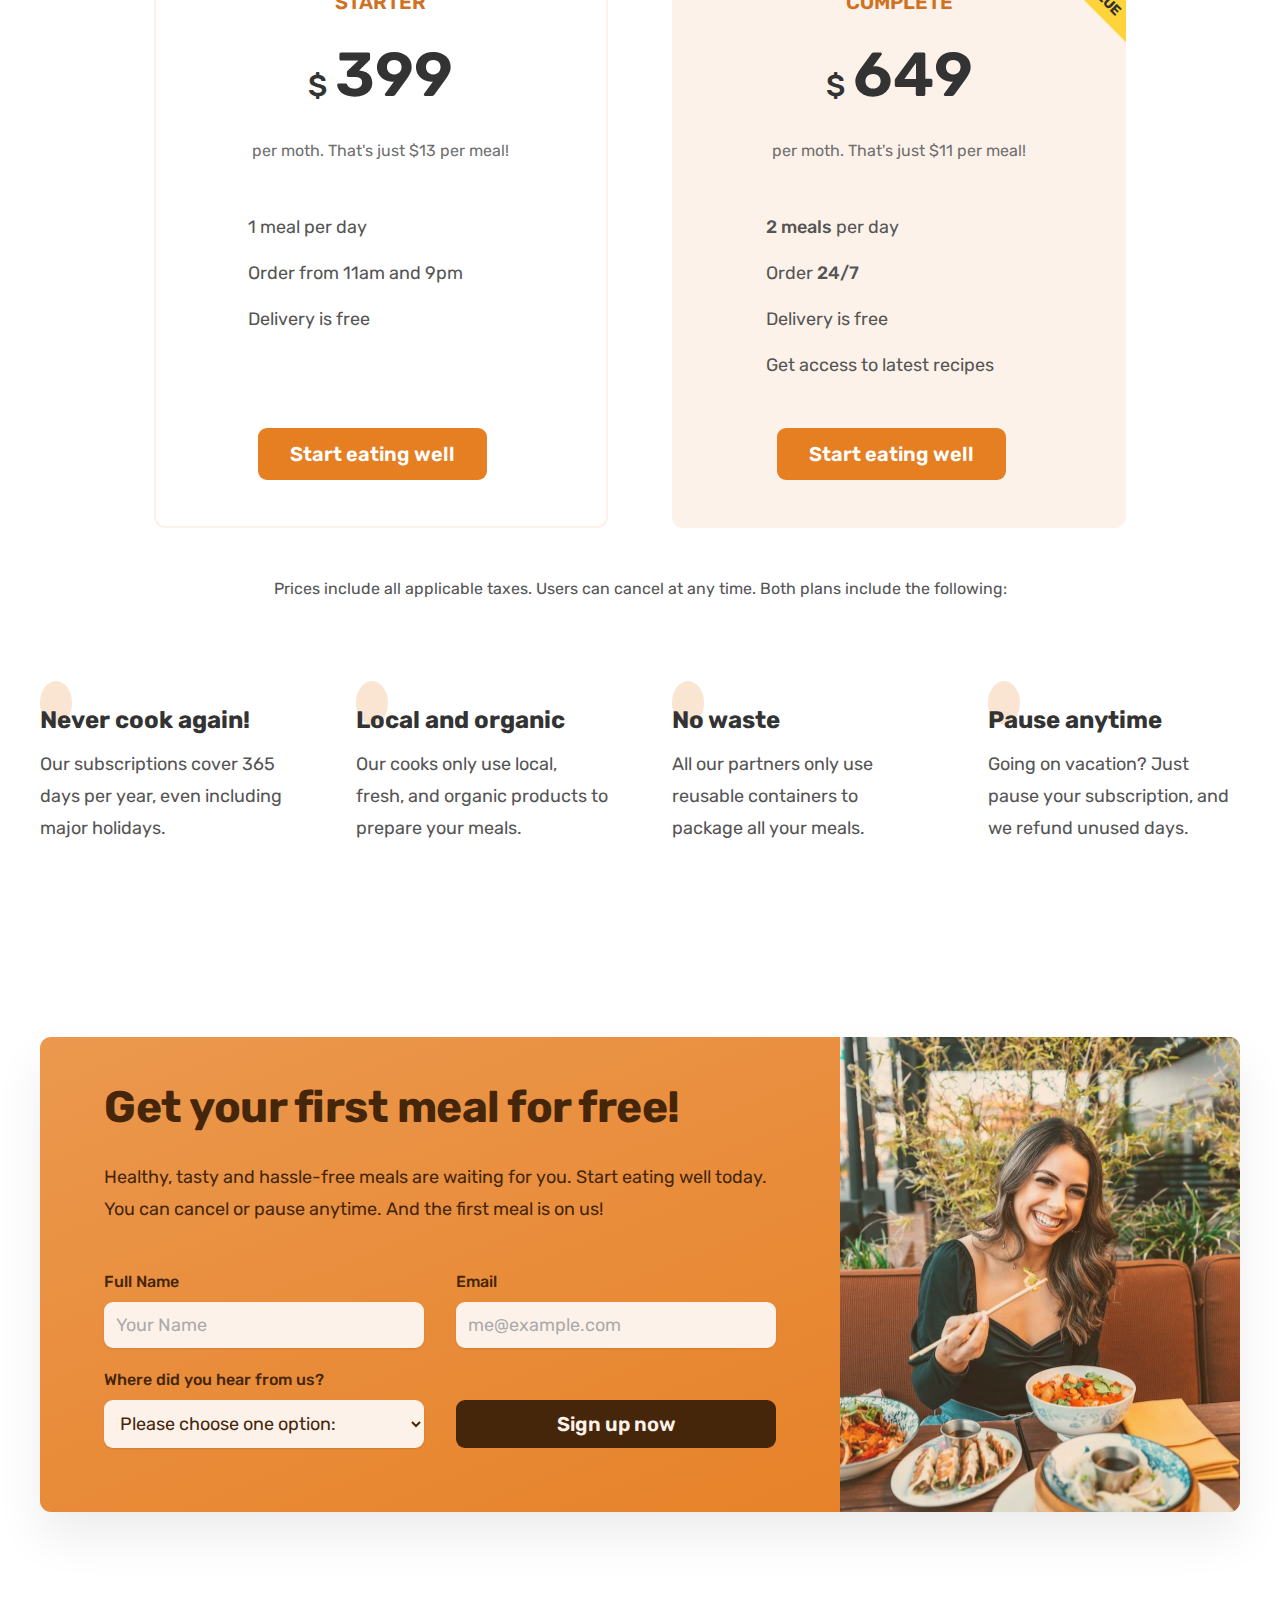
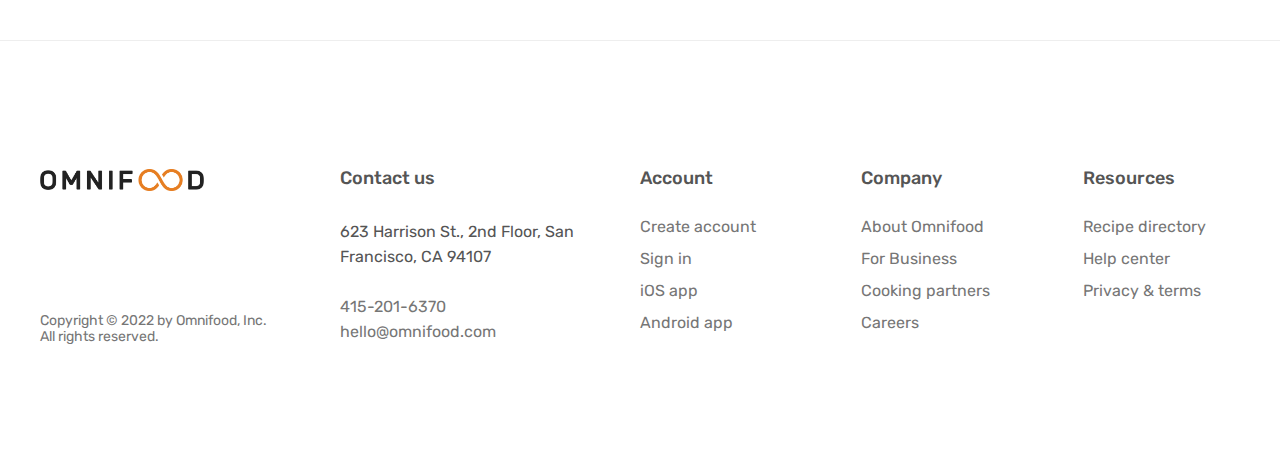
==== commit c21cd7b4: "Complete Web design Omnifood" ====
--- a/OmniFoodPrj/index.html
+++ b/OmniFoodPrj/index.html
@@ -15,19 +15,21 @@
   </head>
   <body>
     <header class="header">
-      <img
-        src="content/img/omnifood-logo.png"
-        alt="Omnifood logo"
-        class="logo"
-      />
+      <a href="#">
+        <img
+          src="content/img/omnifood-logo.png"
+          alt="Omnifood logo"
+          class="logo"
+        />
+      </a>
       <nav class="main-nav">
         <ul class="main-nav-list">
-          <li><a class="main-nav-link" href="#">Section 1</a></li>
-          <li><a class="main-nav-link" href="#">Section 2</a></li>
-          <li><a class="main-nav-link" href="#">Section 3</a></li>
-          <li><a class="main-nav-link" href="#">Section 4</a></li>
+          <li><a class="main-nav-link" href="#">How it works</a></li>
+          <li><a class="main-nav-link" href="#">Meals</a></li>
+          <li><a class="main-nav-link" href="#">Testimonial</a></li>
+          <li><a class="main-nav-link" href="#">Pricing</a></li>
           <li>
-            <a class="main-nav-link nav-cta" href="#">Section 5</a>
+            <a class="main-nav-link nav-cta" href="#">Try for free</a>
           </li>
         </ul>
       </nav>
@@ -450,7 +452,7 @@
           </h2>
         </div>
 
-        <div class="container grid grid--2-cols">
+        <div class="container grid grid--2-cols margin-botton-md">
           <div class="pricing-plan pricing-plan--stater">
             <header class="plan-header">
               <p class="plan-name">Starter</p>
@@ -514,15 +516,182 @@
           </div>
         </div>
 
+        <div class="container grid">
+          <aside class="plan-details">
+            Prices include all applicable taxes. Users can cancel at any time.
+            Both plans include the following:
+          </aside>
+        </div>
+
         <div class="container grid grid--4-cols">
-          <div class="feature">Feature</div>
-          <div class="feature">Feature</div>
-          <div class="feature">Feature</div>
-          <div class="feature">Feature</div>
+          <div class="feature">
+            <ion-icon class="feature-icon" name="infinite-outline"></ion-icon>
+            <p class="feature-title">Never cook again!</p>
+            <p class="feature-text">
+              Our subscriptions cover 365 days per year, even including major
+              holidays.
+            </p>
+          </div>
+          <div class="feature">
+            <ion-icon class="feature-icon" name="nutrition-outline"></ion-icon>
+            <p class="feature-title">Local and organic</p>
+            <p class="feature-text">
+              Our cooks only use local, fresh, and organic products to prepare
+              your meals.
+            </p>
+          </div>
+          <div class="feature">
+            <ion-icon class="feature-icon" name="leaf-outline"></ion-icon>
+            <p class="feature-title">No waste</p>
+            <p class="feature-text">
+              All our partners only use reusable containers to package all your
+              meals.
+            </p>
+          </div>
+          <div class="feature">
+            <ion-icon class="feature-icon" name="pause-outline"></ion-icon>
+            <p class="feature-title">Pause anytime</p>
+            <p class="feature-text">
+              Going on vacation? Just pause your subscription, and we refund
+              unused days.
+            </p>
+          </div>
+        </div>
+      </section>
+
+      <!-- Section Testimonial -->
+      <section class="section-cta">
+        <div class="container cta">
+          <div class="cta-text-box">
+            <h2 class="heading-secondary">Get your first meal for free!</h2>
+            <p class="cta-text">
+              Healthy, tasty and hassle-free meals are waiting for you. Start
+              eating well today. You can cancel or pause anytime. And the first
+              meal is on us!
+            </p>
+
+            <form class="cta-form" action="#">
+              <div>
+                <label for="full-name">Full Name</label>
+                <input
+                  id="full-name"
+                  type="text"
+                  placeholder="Your Name"
+                  required
+                />
+              </div>
+
+              <div>
+                <label for="email">Email</label>
+                <input
+                  id="email"
+                  type="email"
+                  placeholder="me@example.com"
+                  required
+                />
+              </div>
+
+              <div>
+                <label for="select-where">Where did you hear from us?</label>
+                <select id="select-where">
+                  <option value="">Please choose one option:</option>
+                  <option value="friends">Friends and family</option>
+                  <option value="youtube">Youtube video</option>
+                  <option value="podcast">Podcast</option>
+                  <option value="facebook">Facebook ads</option>
+                  <option value="others">Others</option>
+                </select>
+              </div>
+
+              <button class="btn btn--form">Sign up now</button>
+              <!-- <input type="checkbox" />
+              <input type="number" /> -->
+            </form>
+          </div>
+          <div
+            class="cta-img-box"
+            role="img"
+            aria-label="Woman enjoying food"
+          ></div>
         </div>
       </section>
     </main>
-
+    <footer class="footer">
+      <div class="container grid grid--footer">
+        <div class="logo-col">
+          <a href="#" class="footer-logo">
+            <img
+              src="content/img/omnifood-logo.png"
+              alt="Omnifood logo"
+              class="logo"
+            />
+          </a>
+
+          <ul class="social-links">
+            <li>
+              <a class="footer-link" href="#"
+                ><ion-icon class="social-icon" name="logo-instagram"></ion-icon
+              ></a>
+            </li>
+            <li>
+              <a class="footer-link" href="#"
+                ><ion-icon class="social-icon" name="logo-facebook"></ion-icon
+              ></a>
+            </li>
+            <li>
+              <a class="footer-link" href="#"
+                ><ion-icon class="social-icon" name="logo-twitter"></ion-icon
+              ></a>
+            </li>
+          </ul>
+
+          <p class="copyright">
+            Copyright &copy; 2022 by Omnifood, Inc. All rights reserved.
+          </p>
+        </div>
+        <div class="address-col">
+          <p class="footer-heading">Contact us</p>
+          <address class="contacts">
+            <p class="address">
+              623 Harrison St., 2nd Floor, San Francisco, CA 94107
+            </p>
+            <p>
+              <a class="footer-link" href="tel:415-201-6370">415-201-6370</a
+              ><br />
+              <a class="footer-link" href="mailto:hello@omnifood.com"
+                >hello@omnifood.com</a
+              >
+            </p>
+          </address>
+        </div>
+        <nav class="nav-col">
+          <p class="footer-heading">Account</p>
+          <ul class="footer-nav">
+            <li><a class="footer-link" href="#">Create account</a></li>
+            <li><a class="footer-link" href="#">Sign in</a></li>
+            <li><a class="footer-link" href="#">iOS app</a></li>
+            <li><a class="footer-link" href="#">Android app</a></li>
+          </ul>
+        </nav>
+        <div class="nav-col">
+          <p class="footer-heading">Company</p>
+          <ul class="footer-nav">
+            <li><a class="footer-link" href="#">About Omnifood</a></li>
+            <li><a class="footer-link" href="#">For Business</a></li>
+            <li><a class="footer-link" href="#">Cooking partners</a></li>
+            <li><a class="footer-link" href="#">Careers</a></li>
+          </ul>
+        </div>
+        <div class="nav-col">
+          <p class="footer-heading">Resources</p>
+          <ul class="footer-nav">
+            <li><a class="footer-link" href="#">Recipe directory</a></li>
+            <li><a class="footer-link" href="#">Help center</a></li>
+            <li><a class="footer-link" href="#">Privacy & terms</a></li>
+          </ul>
+        </div>
+      </div>
+    </footer>
     <script
       type="module"
       src="https://unpkg.com/ionicons@5.5.2/dist/ionicons/ionicons.esm.js"
--- a/OmniFoodPrj/style.css
+++ b/OmniFoodPrj/style.css
@@ -14,9 +14,11 @@
 Tints: #fdf2e9
 #fae5d3
 Shades: 
+
+#45260a
 Accent: 
 Grey: 
-
+#eb984e
 #6f6f6f (lightest grey allowed on #fdf2e9
 #555
 #333
@@ -37,6 +39,11 @@
 - Letter spacing
 - 0.5px
 - 0.75px
+
+--- 05 SHADOWS
+
+box-shadow: 0 2.4rem 4.8rem rgba(0, 0, 0, 0.075);
+
 
 --- 06 Border-radius
 default: 9px
@@ -106,19 +113,25 @@
   letter-spacing: 0.75px;
 }
 
+.btn,
 .btn:link,
 .btn:visited {
   display: inline-block;
 
-  color: #fff;
+  /* color: #fff; */
   text-decoration: none;
   font-size: 2rem;
   font-weight: 600;
+  font-family: inherit;
   padding: 1.6rem 3.2rem;
   border-radius: 9px;
 
   /* Put trasition on original state */
   transition: all 0.3s;
+
+  /* only for btn */
+  border: none;
+  cursor: pointer;
 }
 
 .list {
@@ -141,6 +154,13 @@
   color: #e67e22;
 }
 
+*:focus {
+  outline: none;
+  /* outline: 4px dotted #e67e22; */
+  /* outline-offset: 8px; */
+  box-shadow: 0 0 0 0.2rem rgba(230, 125, 34, 0.5);
+}
+
 .btn--full:link,
 .btn--full:visited {
   background-color: #e67e22;
@@ -155,6 +175,18 @@
 
 .btn--outline:link,
 .btn--outline:visited {
+  background-color: #fff;
+  color: #555;
+}
+
+.btn--form {
+  background-color: #45260a;
+  color: #fdf2e9;
+  align-self: end;
+  padding: 1.2rem;
+}
+
+.btn--form:hover {
   background-color: #fff;
   color: #555;
 }
@@ -382,6 +414,10 @@
   grid-template-columns: repeat(4, 1fr);
 }
 
+.grid--5-cols {
+  grid-template-columns: repeat(5, 1fr);
+}
+
 .grid--center-v {
   align-items: center;
 }
@@ -665,3 +701,193 @@
   text-align: center;
   margin-top: 4.8rem;
 }
+
+.plan-details {
+  font-size: 1.6rem;
+  line-height: 1.6;
+  text-align: center;
+}
+
+/* ----------------------------------------------- */
+/* FEATURES SECTION  */
+/* ----------------------------------------------- */
+
+.feature-icon {
+  color: #e67e22;
+  height: 3.2rem;
+  width: 3.2rem;
+  background-color: #fae5d3;
+  padding: 1.6rem;
+  border-radius: 50%;
+  margin-bottom: 3.2rem;
+}
+.feature-title {
+  font-size: 2.4rem;
+  color: #333;
+  font-weight: 700;
+  margin-bottom: 1.6rem;
+}
+.feature-text {
+  font-size: 1.8rem;
+  line-height: 1.8;
+}
+
+/* ----------------------------------------------- */
+/* CTA SECTION  */
+/* ----------------------------------------------- */
+
+.section-cta {
+  /* top/ right/ bottom/ left */
+  /* padding: 9.6rem 0 12.8rem 0; */
+  /* top/ horizontal/ left */
+  padding: 9.6rem 0 12.8rem;
+}
+
+.cta {
+  display: grid;
+  grid-template-columns: 2fr 1fr;
+  /* background-color: #e67e22; */
+  box-shadow: 0 2.4rem 4.8rem rgba(0, 0, 0, 0.075);
+  border-radius: 11px;
+
+  background-image: linear-gradient(to right bottom, #eb984e, #e67e22);
+  overflow: hidden;
+}
+
+.cta-text-box {
+  padding: 4.8rem 6.4rem 6.4rem 6.4rem;
+  color: #45260a;
+}
+
+.cta-text {
+  font-size: 1.8rem;
+  line-height: 1.8;
+  margin-bottom: 4.8rem;
+}
+
+.cta .heading-secondary {
+  color: #45260a;
+  margin-bottom: 3.2rem;
+}
+
+.cta-img-box {
+  background-image: linear-gradient(
+      to right bottom,
+      rgb(235, 152, 78, 0.2),
+      rgb(231, 126, 35, 0.2)
+    ),
+    url('./content/img/eating.jpg');
+  background-size: cover;
+}
+
+.cta-form {
+  display: grid;
+  grid-template-columns: 1fr 1fr;
+  column-gap: 3.2rem;
+  row-gap: 2.4rem;
+}
+
+.cta-form label {
+  display: block;
+  font-size: 1.6rem;
+  font-weight: 500;
+  margin-bottom: 1.2rem;
+}
+.cta-form input,
+.cta-form select {
+  width: 100%;
+  padding: 1.2rem;
+  font-size: 1.8rem;
+  font-family: inherit;
+  color: inherit;
+  border: none;
+  background-color: #fdf2e9;
+  border-radius: 9px;
+  box-shadow: 0 1px 2px rgba(0, 0, 0, 0.1);
+}
+
+.cta-form input::placeholder {
+  color: #aaa;
+}
+
+.cta *:focus {
+  outline: none;
+  box-shadow: 0 0 0 0.3rem rgba(250, 229, 211, 0.507);
+}
+
+/* ----------------------------------------------- */
+/* Footer SECTION  */
+/* ----------------------------------------------- */
+
+.footer {
+  padding: 12.8rem 0;
+  border-top: 1px solid #eee;
+}
+
+.grid--footer {
+  grid-template-columns: 1.5fr 1.5fr 1fr 1fr 1fr;
+}
+
+.logo-col {
+  display: flex;
+  flex-direction: column;
+}
+
+.footer-logo {
+  display: block;
+  margin-bottom: 3.2rem;
+}
+
+.social-links {
+  list-style: none;
+  display: flex;
+  gap: 2.4rem;
+}
+
+.social-icon {
+  height: 2.4rem;
+  width: 2.4rem;
+}
+
+.copyright {
+  font-size: 1.4rem;
+  color: #767676;
+  line-height: 1.6rem;
+  margin-top: auto;
+}
+
+.footer-heading {
+  font-size: 1.8rem;
+  font-weight: 500;
+  margin-bottom: 3.2rem;
+}
+
+.contacts {
+  font-style: normal;
+  font-size: 1.6rem;
+  line-height: 1.6;
+}
+
+.address {
+  margin-bottom: 2.4rem;
+}
+
+.footer-nav {
+  list-style: none;
+  display: flex;
+  flex-direction: column;
+  gap: 1.6rem;
+}
+
+.footer-link:link,
+.footer-link:visited {
+  text-decoration: none;
+  font-size: 1.6rem;
+  color: #767676;
+  transition: all 0.3s;
+}
+
+.footer-link:hover,
+.footer-link:active {
+  color: #555;
+}
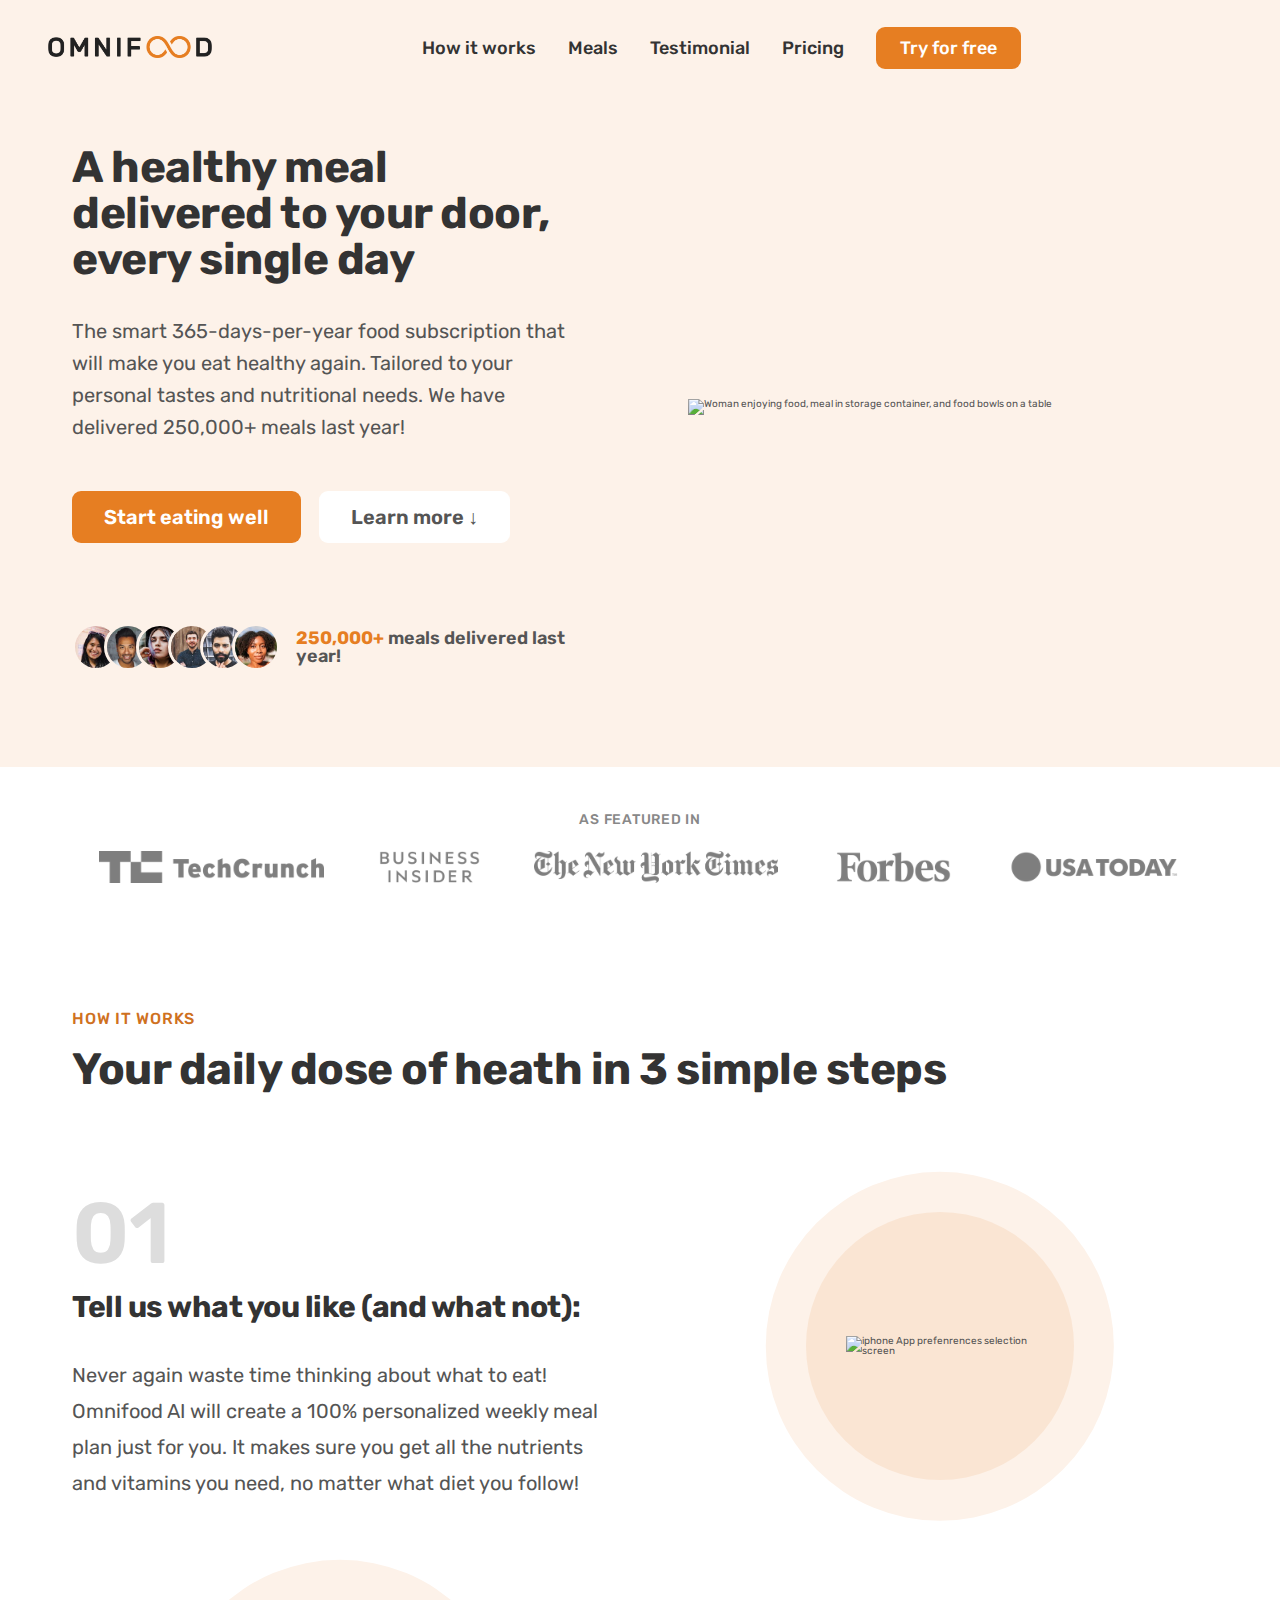
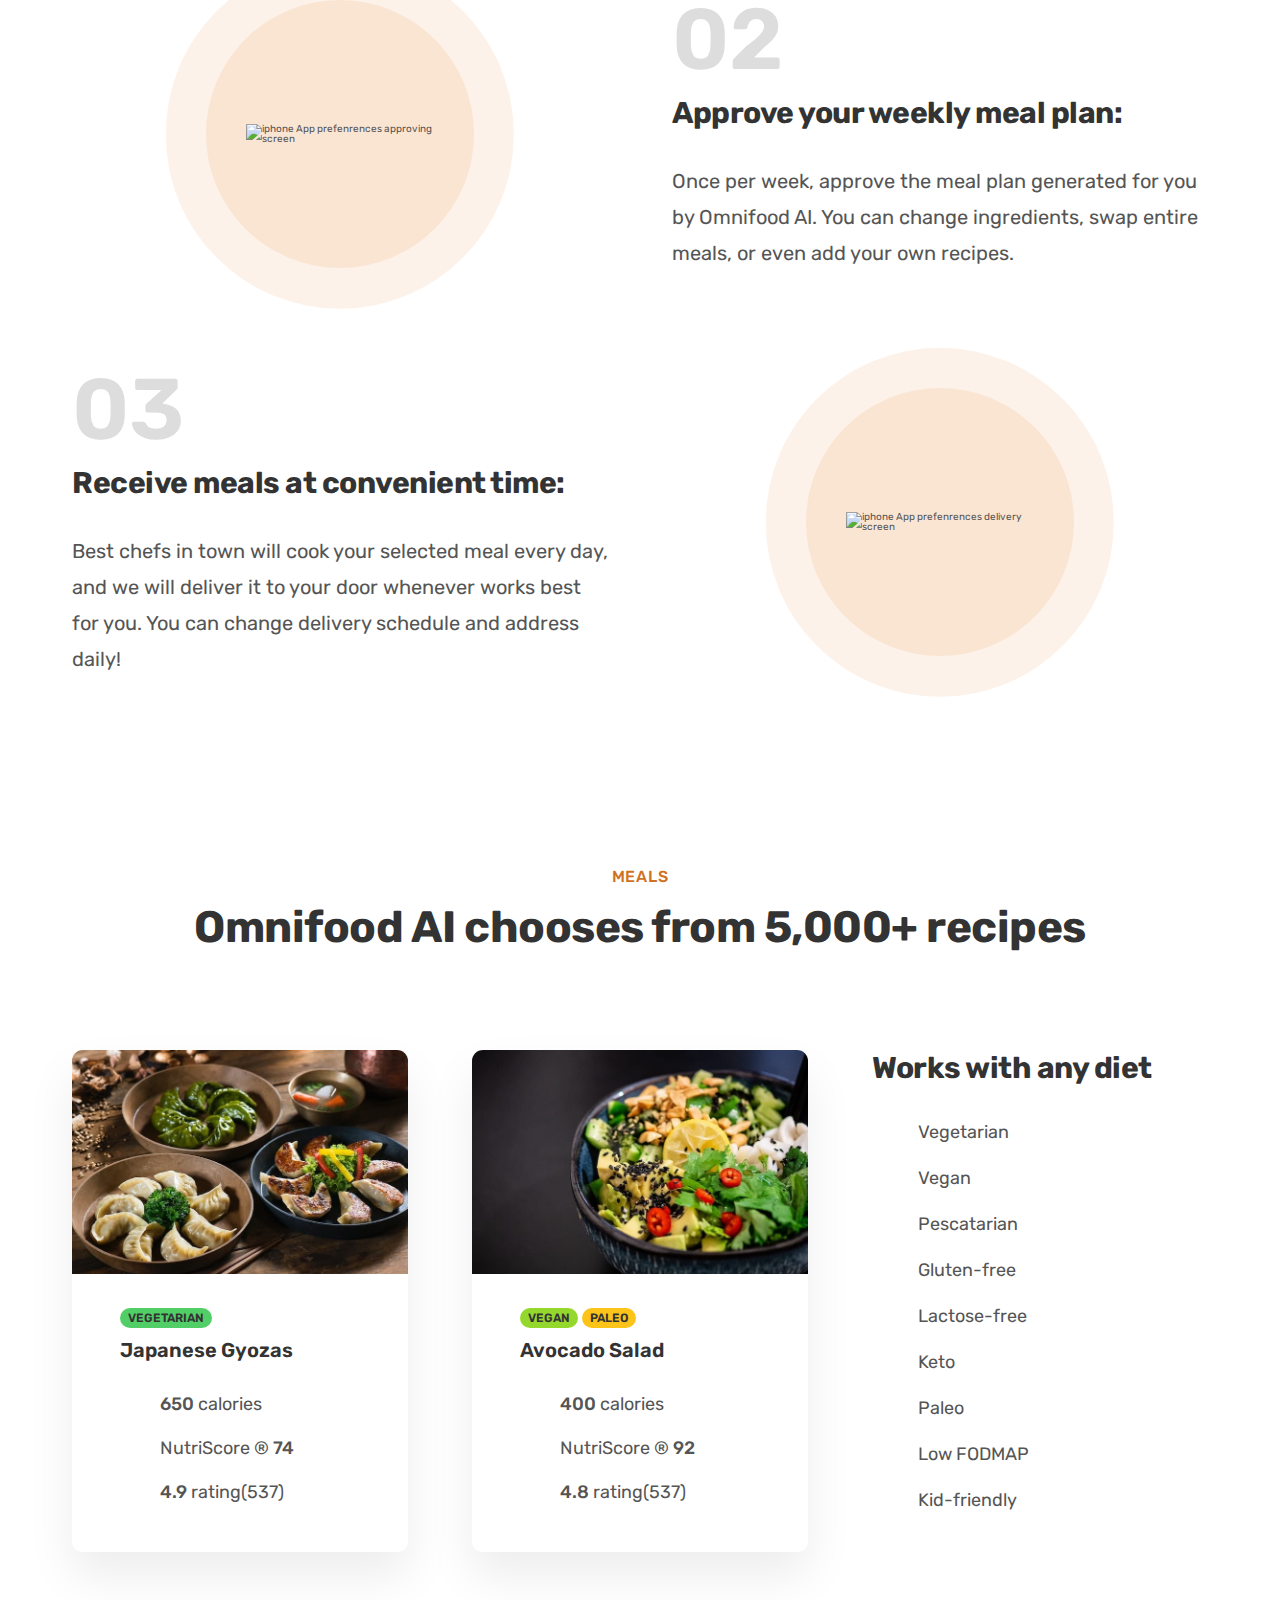
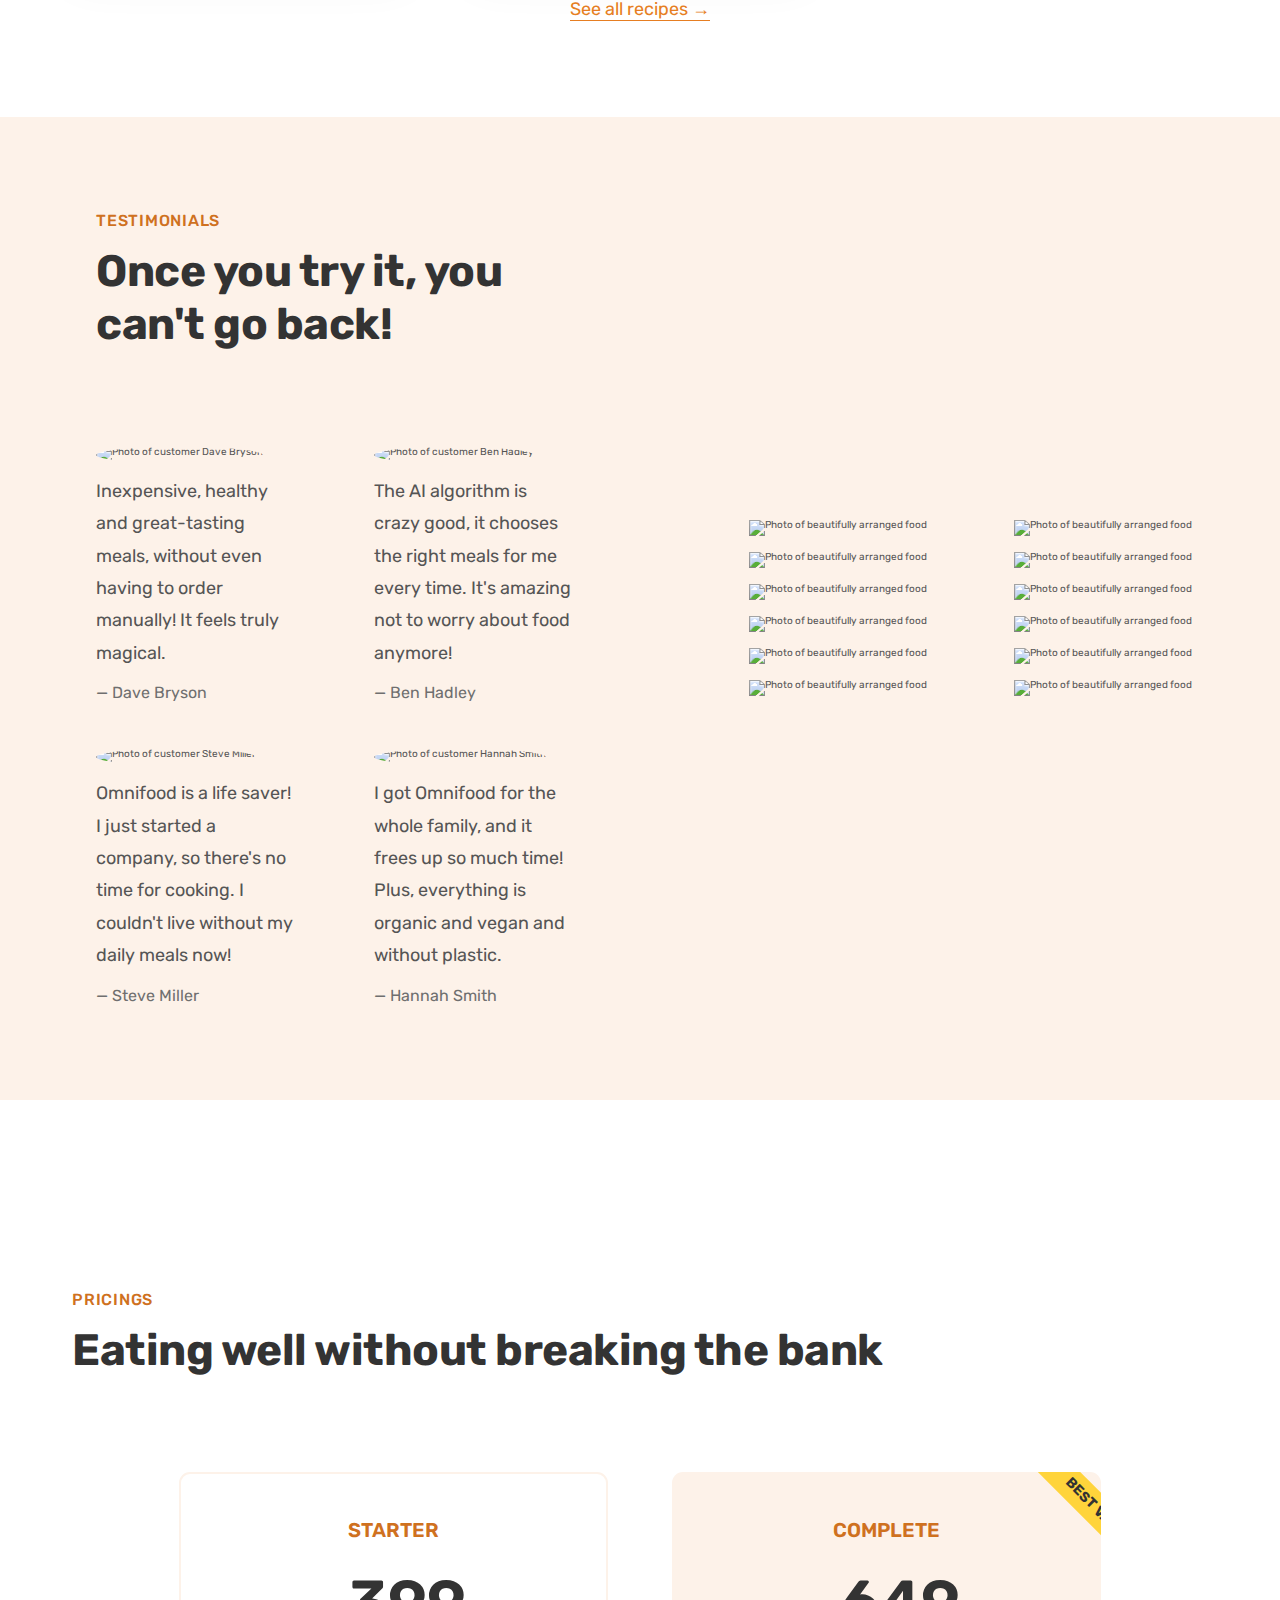
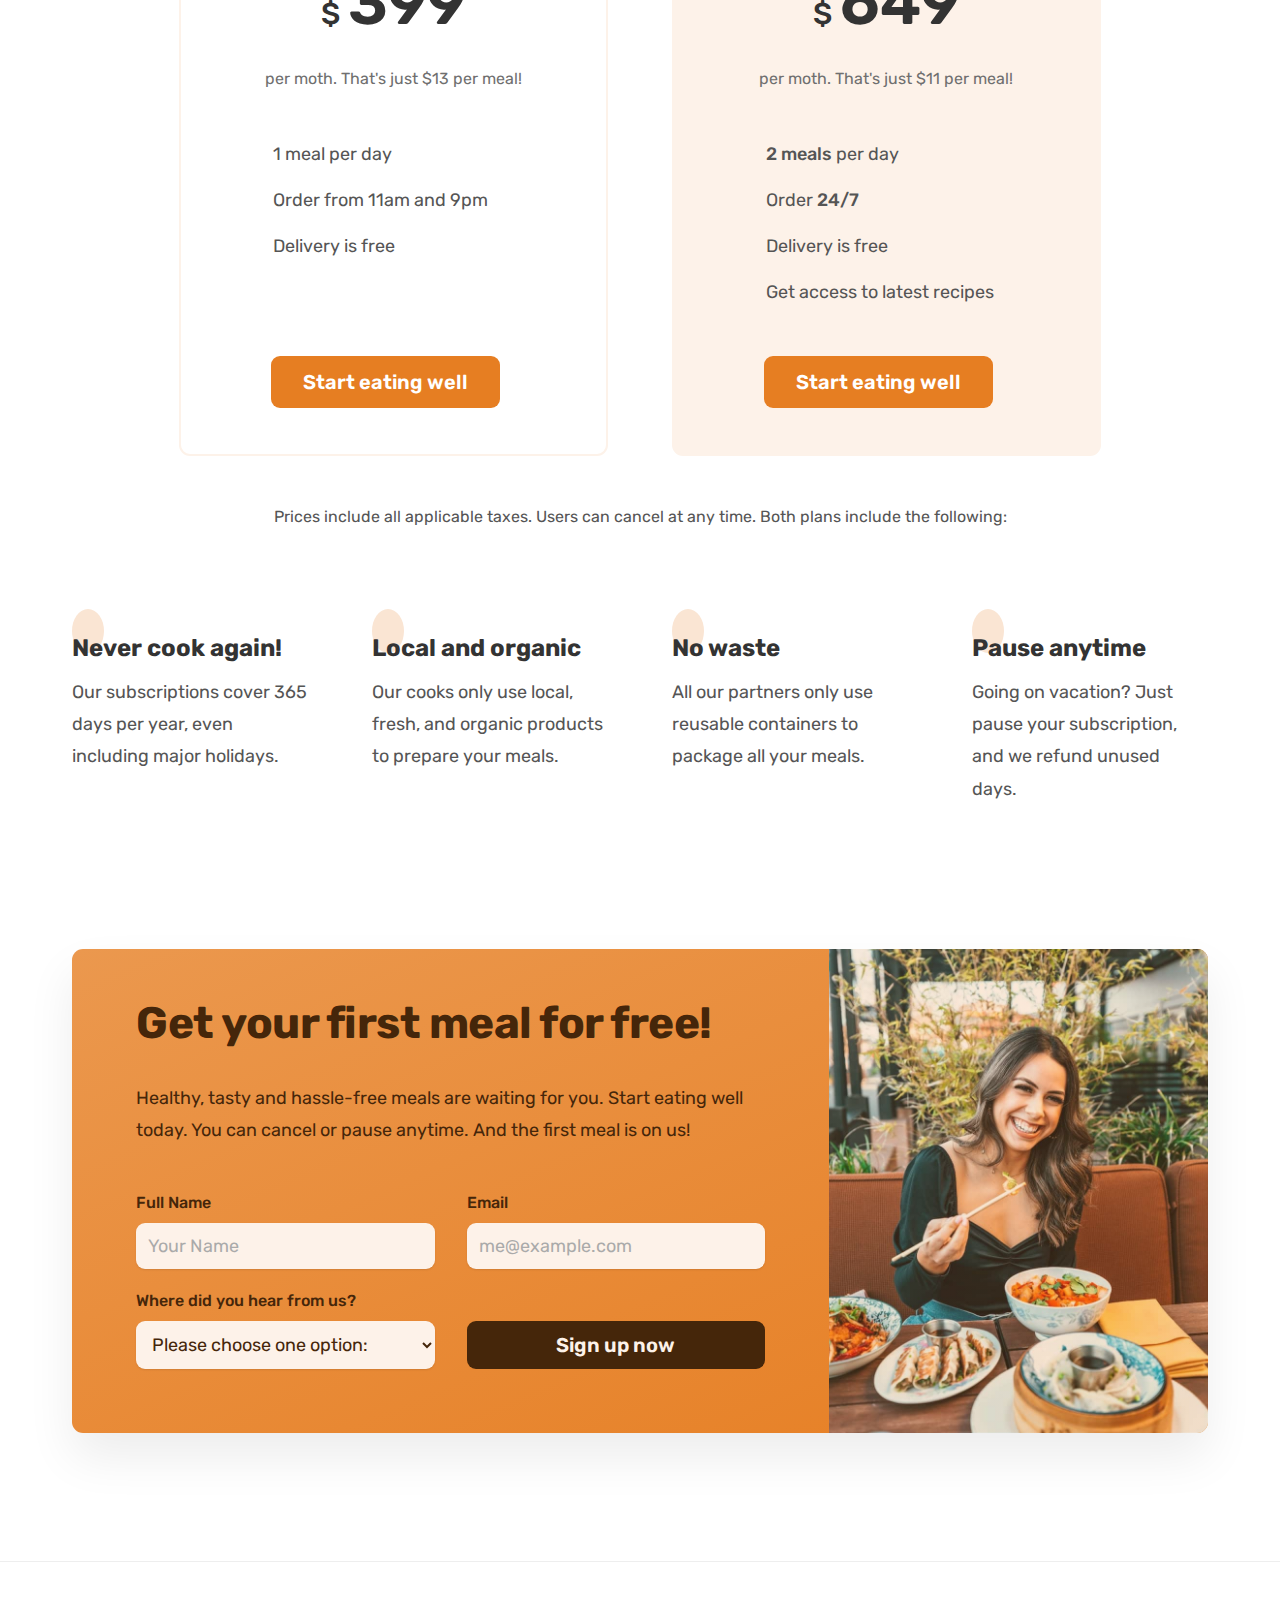
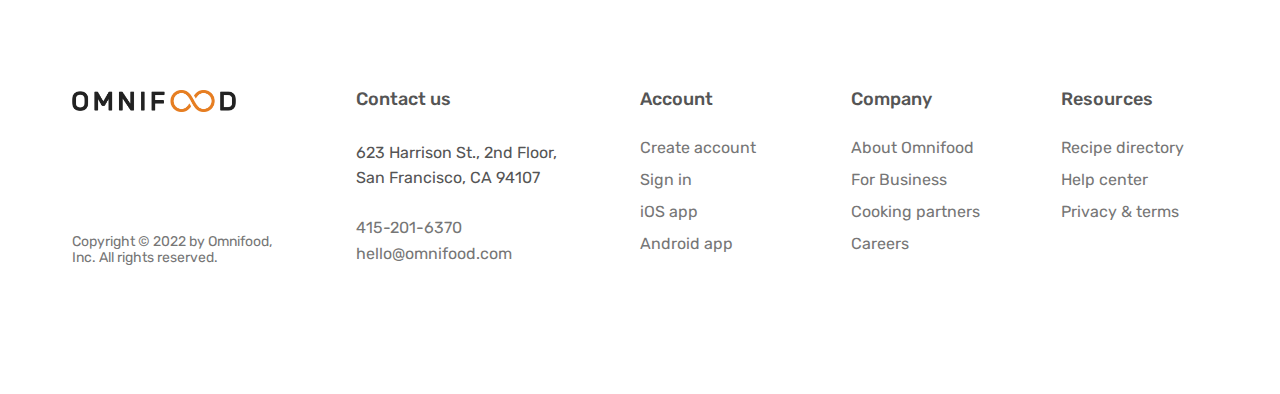
==== commit 63a2083b: "responding table and laptop" ====
--- a/OmniFoodPrj/index.html
+++ b/OmniFoodPrj/index.html
@@ -4,13 +4,16 @@
     <meta charset="UTF-8" />
     <meta http-equiv="X-UA-Compatible" content="IE=edge" />
     <meta name="viewport" content="width=device-width, initial-scale=1.0" />
+    <link rel="stylesheet" href="general.css" />
     <link rel="stylesheet" href="style.css" />
+    <link rel="stylesheet" href="queries.css" />
     <link rel="preconnect" href="https://fonts.googleapis.com" />
     <link rel="preconnect" href="https://fonts.gstatic.com" crossorigin />
     <link
       href="https://fonts.googleapis.com/css2?family=Rubik:wght@400;500;600;700&display=swap"
       rel="stylesheet"
     />
+
     <title>Omnifood</title>
   </head>
   <body>
@@ -22,6 +25,7 @@
           class="logo"
         />
       </a>
+
       <nav class="main-nav">
         <ul class="main-nav-list">
           <li><a class="main-nav-link" href="#">How it works</a></li>
@@ -33,6 +37,11 @@
           </li>
         </ul>
       </nav>
+
+      <button class="btn-mobile-nav">
+        <ion-icon class="icon-mobile-nav" name="menu-outline"></ion-icon>
+        <ion-icon class="icon-mobile-nav" name="close-outline"></ion-icon>
+      </button>
     </header>
     <main>
       <!-- Section Hero -->
@@ -561,58 +570,60 @@
 
       <!-- Section Testimonial -->
       <section class="section-cta">
-        <div class="container cta">
-          <div class="cta-text-box">
-            <h2 class="heading-secondary">Get your first meal for free!</h2>
-            <p class="cta-text">
-              Healthy, tasty and hassle-free meals are waiting for you. Start
-              eating well today. You can cancel or pause anytime. And the first
-              meal is on us!
-            </p>
-
-            <form class="cta-form" action="#">
-              <div>
-                <label for="full-name">Full Name</label>
-                <input
-                  id="full-name"
-                  type="text"
-                  placeholder="Your Name"
-                  required
-                />
-              </div>
-
-              <div>
-                <label for="email">Email</label>
-                <input
-                  id="email"
-                  type="email"
-                  placeholder="me@example.com"
-                  required
-                />
-              </div>
-
-              <div>
-                <label for="select-where">Where did you hear from us?</label>
-                <select id="select-where">
-                  <option value="">Please choose one option:</option>
-                  <option value="friends">Friends and family</option>
-                  <option value="youtube">Youtube video</option>
-                  <option value="podcast">Podcast</option>
-                  <option value="facebook">Facebook ads</option>
-                  <option value="others">Others</option>
-                </select>
-              </div>
-
-              <button class="btn btn--form">Sign up now</button>
-              <!-- <input type="checkbox" />
+        <div class="container">
+          <div class="cta">
+            <div class="cta-text-box">
+              <h2 class="heading-secondary">Get your first meal for free!</h2>
+              <p class="cta-text">
+                Healthy, tasty and hassle-free meals are waiting for you. Start
+                eating well today. You can cancel or pause anytime. And the
+                first meal is on us!
+              </p>
+
+              <form class="cta-form" action="#">
+                <div>
+                  <label for="full-name">Full Name</label>
+                  <input
+                    id="full-name"
+                    type="text"
+                    placeholder="Your Name"
+                    required
+                  />
+                </div>
+
+                <div>
+                  <label for="email">Email</label>
+                  <input
+                    id="email"
+                    type="email"
+                    placeholder="me@example.com"
+                    required
+                  />
+                </div>
+
+                <div>
+                  <label for="select-where">Where did you hear from us?</label>
+                  <select id="select-where">
+                    <option value="">Please choose one option:</option>
+                    <option value="friends">Friends and family</option>
+                    <option value="youtube">Youtube video</option>
+                    <option value="podcast">Podcast</option>
+                    <option value="facebook">Facebook ads</option>
+                    <option value="others">Others</option>
+                  </select>
+                </div>
+
+                <button class="btn btn--form">Sign up now</button>
+                <!-- <input type="checkbox" />
               <input type="number" /> -->
-            </form>
-          </div>
-          <div
-            class="cta-img-box"
-            role="img"
-            aria-label="Woman enjoying food"
-          ></div>
+              </form>
+            </div>
+            <div
+              class="cta-img-box"
+              role="img"
+              aria-label="Woman enjoying food"
+            ></div>
+          </div>
         </div>
       </section>
     </main>
--- a/OmniFoodPrj/general.css
+++ b/OmniFoodPrj/general.css
@@ -0,0 +1,283 @@
+/*
+--- 01 TYPOGRAPHY SYSTEM
+
+- Font sizes (px)
+10 / 12 / 14 / 16 / 18 / 20 / 24 / 30 / 36 / 44 / 52 / 62 / 74 / 86 / 98
+
+- Font weights
+Default: 400
+Medium: 500
+Semi-bold: 600
+Bold: 700
+
+- Line heights
+Default: 1
+Small: 1.05
+Medium: 1.2
+Paragraph default: 1.6
+
+- Letter spacing
+-0.5px
+0.75px
+
+--- 02 COLORS
+
+- Primary: #e67e22
+- Tints:
+#fdf2e9
+#fae5d3
+#eb984e
+
+- Shades: 
+#cf711f
+#45260a
+
+- Accents:
+- Greys
+
+#888
+#767676 (lightest grey allowed on #fff)
+#6f6f6f (lightest grey allowed on #fdf2e9)
+#555
+#333
+
+--- 05 SHADOWS
+
+0 2.4rem 4.8rem rgba(0, 0, 0, 0.075);
+
+--- 06 BORDER-RADIUS
+
+Default: 9px
+Medium: 11px
+
+--- 07 WHITESPACE
+
+- Spacing system (px)
+2 / 4 / 8 / 12 / 16 / 24 / 32 / 48 / 64 / 80 / 96 / 128
+*/
+
+* {
+  padding: 0;
+  margin: 0;
+  box-sizing: border-box;
+}
+
+html {
+  /* font-size: 10px; */
+  /* 10px / 16px = 0.625 = 62.5% */
+  /* Percentage of user's browser font-size setting */
+  font-size: 62.5%;
+}
+
+body {
+  font-family: 'Rubik', sans-serif;
+  line-height: 1;
+  font-weight: 400;
+  color: #555;
+}
+
+/**************************/
+/* GENRAL REUSABLE COMPONENTS */
+/**************************/
+
+.container {
+  /* 1140px */
+  max-width: 120rem;
+  padding: 0 3.2rem;
+  margin: 0 auto;
+}
+
+.grid {
+  display: grid;
+  column-gap: 6.4rem;
+  row-gap: 9.6rem;
+
+  /* margin-bottom: 9.6rem; */
+}
+
+/* .grid:last-child {
+  margin-bottom: 0;
+} */
+
+.grid:not(:last-child) {
+  margin-bottom: 9.6rem;
+}
+
+.grid--2-cols {
+  grid-template-columns: repeat(2, 1fr);
+}
+
+.grid--3-cols {
+  grid-template-columns: repeat(3, 1fr);
+}
+
+.grid--4-cols {
+  grid-template-columns: repeat(4, 1fr);
+}
+
+.grid--5-cols {
+  grid-template-columns: repeat(5, 1fr);
+}
+
+.grid--center-v {
+  align-items: center;
+}
+
+.heading-primary,
+.heading-secondary,
+.heading-tertiary {
+  font-weight: 700;
+  color: #333;
+  /* color: #45260a; */
+  /* color: #343a40; */
+  letter-spacing: -0.5px;
+}
+
+.heading-primary {
+  font-size: 5.2rem;
+  line-height: 1.05;
+  margin-bottom: 3.2rem;
+}
+
+.heading-secondary {
+  font-size: 4.4rem;
+  line-height: 1.2;
+  margin-bottom: 9.6rem;
+}
+
+.heading-tertiary {
+  font-size: 3rem;
+  line-height: 1.2;
+  margin-bottom: 3.2rem;
+}
+
+.subheading {
+  display: block;
+  font-size: 1.6rem;
+  font-weight: 500;
+  color: #cf711f;
+  text-transform: uppercase;
+  margin-bottom: 1.6rem;
+  letter-spacing: 0.75px;
+}
+
+.btn,
+.btn:link,
+.btn:visited {
+  display: inline-block;
+
+  text-decoration: none;
+  font-size: 2rem;
+  font-weight: 600;
+  padding: 1.6rem 3.2rem;
+  border-radius: 9px;
+
+  /* Only necessary for .btn */
+  border: none;
+  cursor: pointer;
+  font-family: inherit;
+
+  /* Put transition on original "state" */
+  /* transition: background-color 0.3s; */
+  transition: all 0.3s;
+}
+
+.btn--full:link,
+.btn--full:visited {
+  background-color: #e67e22;
+  color: #fff;
+}
+
+.btn--full:hover,
+.btn--full:active {
+  background-color: #cf711f;
+}
+
+.btn--outline:link,
+.btn--outline:visited {
+  background-color: #fff;
+  color: #555;
+}
+
+.btn--outline:hover,
+.btn--outline:active {
+  background-color: #fdf2e9;
+
+  /* border: 3px solid #fff; */
+
+  /* Trick to add border inside */
+  box-shadow: inset 0 0 0 3px #fff;
+}
+
+.btn--form {
+  background-color: #45260a;
+  color: #fdf2e9;
+  align-self: end;
+  padding: 1.2rem;
+}
+
+.btn--form:hover {
+  background-color: #fff;
+  color: #555;
+}
+
+.link:link,
+.link:visited {
+  display: inline-block;
+  color: #e67e22;
+  text-decoration: none;
+  border-bottom: 1px solid currentColor;
+  padding-bottom: 2px;
+  transition: all 0.3s;
+}
+
+.link:hover,
+.link:active {
+  color: #cf711f;
+  border-bottom: 1px solid transparent;
+}
+
+.list {
+  list-style: none;
+  display: flex;
+  flex-direction: column;
+  gap: 1.6rem;
+}
+
+.list-item {
+  font-size: 1.8rem;
+  display: flex;
+  align-items: center;
+  gap: 1.6rem;
+  line-height: 1.2;
+}
+
+.list-icon {
+  width: 3rem;
+  height: 3rem;
+  color: #e67e22;
+}
+
+*:focus {
+  outline: none;
+  /* outline: 4px dotted #e67e22; */
+  /* outline-offset: 8px; */
+  box-shadow: 0 0 0 0.8rem rgba(230, 125, 34, 0.5);
+}
+
+/* HELPER/SETTINGS CLASSES */
+.margin-right-sm {
+  margin-right: 1.6rem !important;
+}
+
+.margin-bottom-md {
+  margin-bottom: 4.8rem !important;
+}
+
+.center-text {
+  text-align: center;
+}
+
+strong {
+  font-weight: 500;
+}
--- a/OmniFoodPrj/style.css
+++ b/OmniFoodPrj/style.css
@@ -1,219 +1,3 @@
-/* 
-
---- 01 Typography system
-
-FONT SIZE SYSTEM (px)
---- 10 / 12 / 14 / 16 / 18 / 20 / 24 / 30 / 36 / 44 / 52 / 62 / 74 / 86 / 98  
-
-SPACING SYSTEM (px)
---- 2 / 4 / 8 / 12 / 16 / 24 / 32 / 48 / 64 / 80 / 96 / 128 
-
---- 02 COLORS
-
-Primary : #e67e22
-Tints: #fdf2e9
-#fae5d3
-Shades: 
-
-#45260a
-Accent: 
-Grey: 
-#eb984e
-#6f6f6f (lightest grey allowed on #fdf2e9
-#555
-#333
-
--font weight 
-
-default:400
-medium: 500
-semi-bold: 600
-bold: 700
-
--line height
-default : 1
-Small : 1.05
-medium : 1.2
-Paragraph default : 1.6
-
-- Letter spacing
-- 0.5px
-- 0.75px
-
---- 05 SHADOWS
-
-box-shadow: 0 2.4rem 4.8rem rgba(0, 0, 0, 0.075);
-
-
---- 06 Border-radius
-default: 9px
-
-
-*/
-
-/* Reset all */
-
-html {
-  /* font-size: 10px; */
-  font-size: 62.5%;
-}
-
-* {
-  margin: 0;
-  padding: 0;
-  box-sizing: border-box;
-}
-
-body {
-  font-family: 'Rubik', sans-serif;
-  line-height: 1;
-  font-weight: 400;
-  color: #555;
-}
-
-/* ----------------------------------------------- */
-/* GENERAL COMPONENT */
-/* ----------------------------------------------- */
-.heading-primary,
-.heading-secondary,
-.heading-tertiary {
-  font-weight: 700;
-  color: #333;
-  /* color: #45260a; */
-  color: #343a40;
-  letter-spacing: -0.5px;
-}
-
-.heading-primary {
-  font-size: 6.2rem;
-  font-weight: 700;
-  line-height: 1.05;
-  letter-spacing: -0.5px;
-  margin-bottom: 3.2rem;
-}
-
-.heading-secondary {
-  font-size: 4.4rem;
-  margin-bottom: 9.6rem;
-}
-
-.heading-tertiary {
-  font-size: 3rem;
-  line-height: 1.2;
-  margin-bottom: 3.2rem;
-}
-
-.subheading {
-  display: block;
-  font-size: 2rem;
-  font-weight: 500;
-  color: #cf711f;
-  text-transform: uppercase;
-  margin-bottom: 1.6rem;
-  letter-spacing: 0.75px;
-}
-
-.btn,
-.btn:link,
-.btn:visited {
-  display: inline-block;
-
-  /* color: #fff; */
-  text-decoration: none;
-  font-size: 2rem;
-  font-weight: 600;
-  font-family: inherit;
-  padding: 1.6rem 3.2rem;
-  border-radius: 9px;
-
-  /* Put trasition on original state */
-  transition: all 0.3s;
-
-  /* only for btn */
-  border: none;
-  cursor: pointer;
-}
-
-.list {
-  list-style-type: none;
-  display: flex;
-  flex-direction: column;
-  gap: 1.6rem;
-}
-
-.list-item {
-  font-size: 1.8rem;
-  display: flex;
-  align-items: center;
-  gap: 1.6rem;
-}
-
-.list-icon {
-  width: 3rem;
-  height: 3rem;
-  color: #e67e22;
-}
-
-*:focus {
-  outline: none;
-  /* outline: 4px dotted #e67e22; */
-  /* outline-offset: 8px; */
-  box-shadow: 0 0 0 0.2rem rgba(230, 125, 34, 0.5);
-}
-
-.btn--full:link,
-.btn--full:visited {
-  background-color: #e67e22;
-  color: #fff;
-}
-
-.btn--full:hover,
-.btn--full:active {
-  background-color: #cf711f;
-  /* background-color: red; */
-}
-
-.btn--outline:link,
-.btn--outline:visited {
-  background-color: #fff;
-  color: #555;
-}
-
-.btn--form {
-  background-color: #45260a;
-  color: #fdf2e9;
-  align-self: end;
-  padding: 1.2rem;
-}
-
-.btn--form:hover {
-  background-color: #fff;
-  color: #555;
-}
-
-.btn--outline:hover,
-.btn--outline:active {
-  background-color: #fdf2e9;
-
-  box-shadow: inset 0 0 0 3px #fff;
-}
-
-.link:link,
-.link:visited {
-  display: inline-block;
-  color: #e67e22;
-  text-decoration: none;
-  border-bottom: 1px solid currentColor;
-  padding-bottom: 2px;
-  transition: all 0.3s;
-}
-
-.link:hover,
-.link:active {
-  color: #cf711f;
-  border-bottom: 1px solid transparent;
-}
-
 /* HELPER/SETTING CLASSES */
 
 .margin-right-sm {
@@ -283,6 +67,19 @@
   background-color: #cf711f;
 }
 
+/* MOBILE */
+.btn-mobile-nav {
+  border: none;
+  background-color: none;
+  cursor: pointer;
+}
+
+.icon-mobile-nav {
+  height: 4.8rem;
+  width: 4.8rem;
+  color: #333;
+}
+
 /* ----------------------------------------------- */
 /* HERO SECTIONS */
 /* ----------------------------------------------- */
@@ -294,6 +91,7 @@
 .hero {
   max-width: 130rem;
   margin: 0 auto;
+  padding: 0 3.2rem;
   display: grid;
   grid-template-columns: 1fr 1fr;
   align-items: center;
@@ -398,26 +196,6 @@
   margin-bottom: 0;
 } */
 
-.grid:not(:last-child) {
-  margin-bottom: 9.6rem;
-}
-
-.grid--2-cols {
-  grid-template-columns: repeat(2, 1fr);
-}
-
-.grid--3-cols {
-  grid-template-columns: repeat(3, 1fr);
-}
-
-.grid--4-cols {
-  grid-template-columns: repeat(4, 1fr);
-}
-
-.grid--5-cols {
-  grid-template-columns: repeat(5, 1fr);
-}
-
 .grid--center-v {
   align-items: center;
 }
@@ -654,14 +432,14 @@
   content: 'Best value';
   position: absolute;
   top: 4%;
-  right: -8%;
+  right: -28%;
 
   text-transform: uppercase;
   font-size: 1.4rem;
   font-weight: 700;
   color: #333;
   background-color: #ffd43b;
-  padding: 0.8rem 3.2rem;
+  padding: 0.8rem 8rem;
   transform: rotate(45deg);
 }
 
@@ -740,7 +518,7 @@
   /* top/ right/ bottom/ left */
   /* padding: 9.6rem 0 12.8rem 0; */
   /* top/ horizontal/ left */
-  padding: 9.6rem 0 12.8rem;
+  padding: 4.8rem 0 12.8rem;
 }
 
 .cta {
@@ -778,6 +556,7 @@
     ),
     url('./content/img/eating.jpg');
   background-size: cover;
+  background-position: center;
 }
 
 .cta-form {
--- a/OmniFoodPrj/queries.css
+++ b/OmniFoodPrj/queries.css
@@ -0,0 +1,127 @@
+/* rem and em do NOT depend on html font-size in media queries,
+Instead, 1rem = 1em = 16px */
+
+/* ----------------------------------- */
+/* Below 1344px (Smaller desktops) */
+/* ----------------------------------- */
+
+@media (max-width: 84em) {
+  .hero {
+    max-width: 120rem;
+  }
+
+  .heading-primary {
+    font-size: 4.4rem;
+  }
+
+  .gallery {
+    grid-template-columns: repeat(2, 1fr);
+  }
+}
+
+/* ----------------------------------- */
+/* Below 1200px (Landscape Tablets) */
+/* ----------------------------------- */
+
+@media (max-width: 75em) {
+  html {
+    /* 9px / 16px */
+    font-size: 56.25%;
+  }
+
+  .grid {
+    column-gap: 4.8rem;
+    row-gap: 6.4rem;
+  }
+
+  .heading-secondary {
+    font-size: 3.6rem;
+  }
+
+  .heading-tertiary {
+    font-size: 2.4rem;
+  }
+
+  .header {
+    padding: 0 3.2rem;
+  }
+
+  .main-nav-list {
+    gap: 3.2rem;
+  }
+
+  .hero {
+    gap: 4.8rem;
+  }
+
+  .testimonial-container {
+    padding: 9.6rem 3.2rem;
+  }
+}
+
+/* ----------------------------------- */
+/* Below 944px (Tablets) */
+/* ----------------------------------- */
+
+@media (max-width: 57em) {
+  html {
+    /* 8px / 16px = 0.5 = 50% */
+    font-size: 50%;
+  }
+
+  .hero {
+    grid-template-columns: 1fr;
+    padding: 0 8rem;
+    gap: 6.4rem;
+  }
+
+  .hero-text-box,
+  .hero-img-box {
+    text-align: center;
+  }
+
+  .hero-img {
+    width: 60%;
+  }
+
+  .delivered-meals {
+    justify-content: center;
+    margin-top: 3.2rem;
+  }
+
+  .logos img {
+    height: 2.4rem;
+  }
+
+  .step-number {
+    font-size: 7.4rem;
+  }
+
+  .meal-content {
+    padding: 2.4rem 3.2rem 3.2rem 3.2rem;
+  }
+
+  .section-testimonials {
+    grid-template-columns: 1fr;
+  }
+
+  .gallery {
+    grid-template-columns: repeat(6, 1fr);
+  }
+
+  .cta {
+    /* 3/5 = 60% +2/5 = 40% */
+    grid-template-columns: 3fr 2fr;
+  }
+
+  .cta-form {
+    grid-template-columns: 1fr;
+  }
+}
+
+/* - Font sizes (px)
+10 / 12 / 14 / 16 / 18 / 20 / 24 / 30 / 36 / 44 / 52 / 62 / 74 / 86 / 98
+
+- Spacing system (px)
+2 / 4 / 8 / 12 / 16 / 24 / 32 / 48 / 64 / 80 / 96 / 128
+*/
